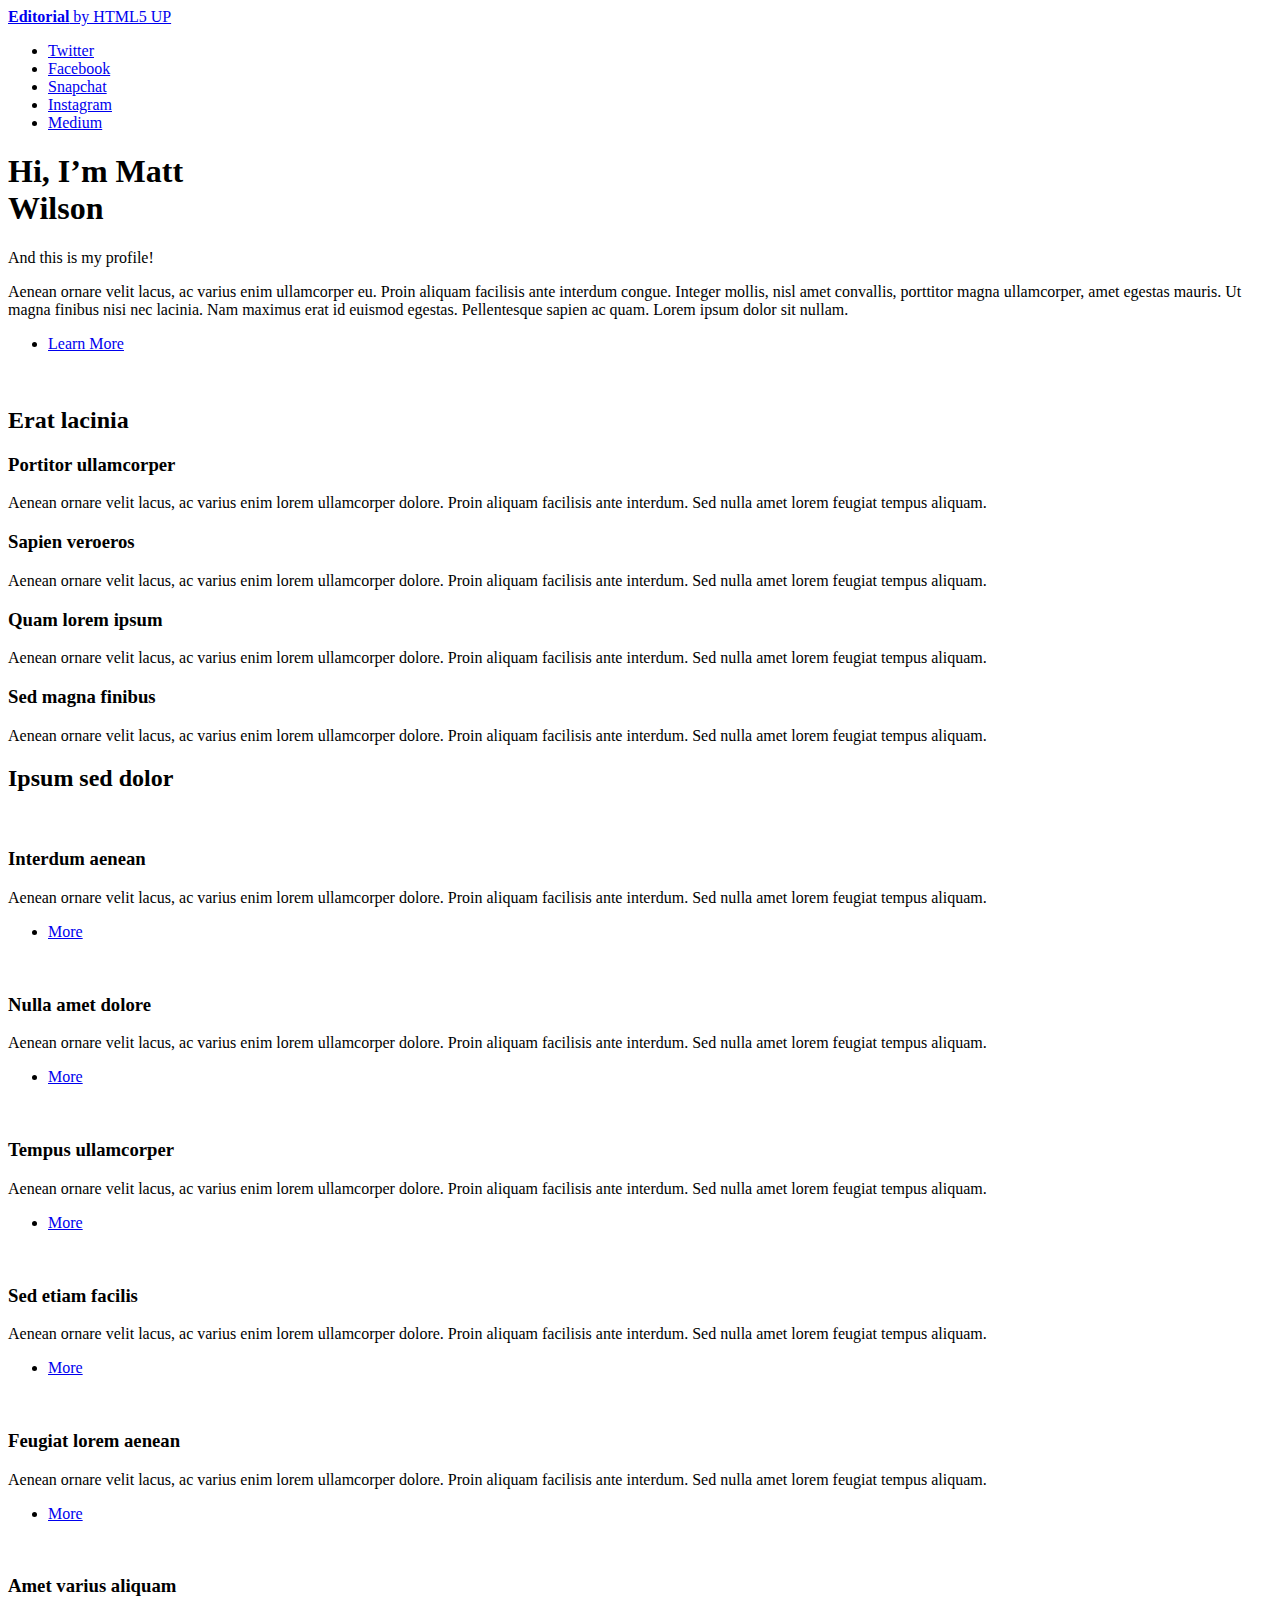
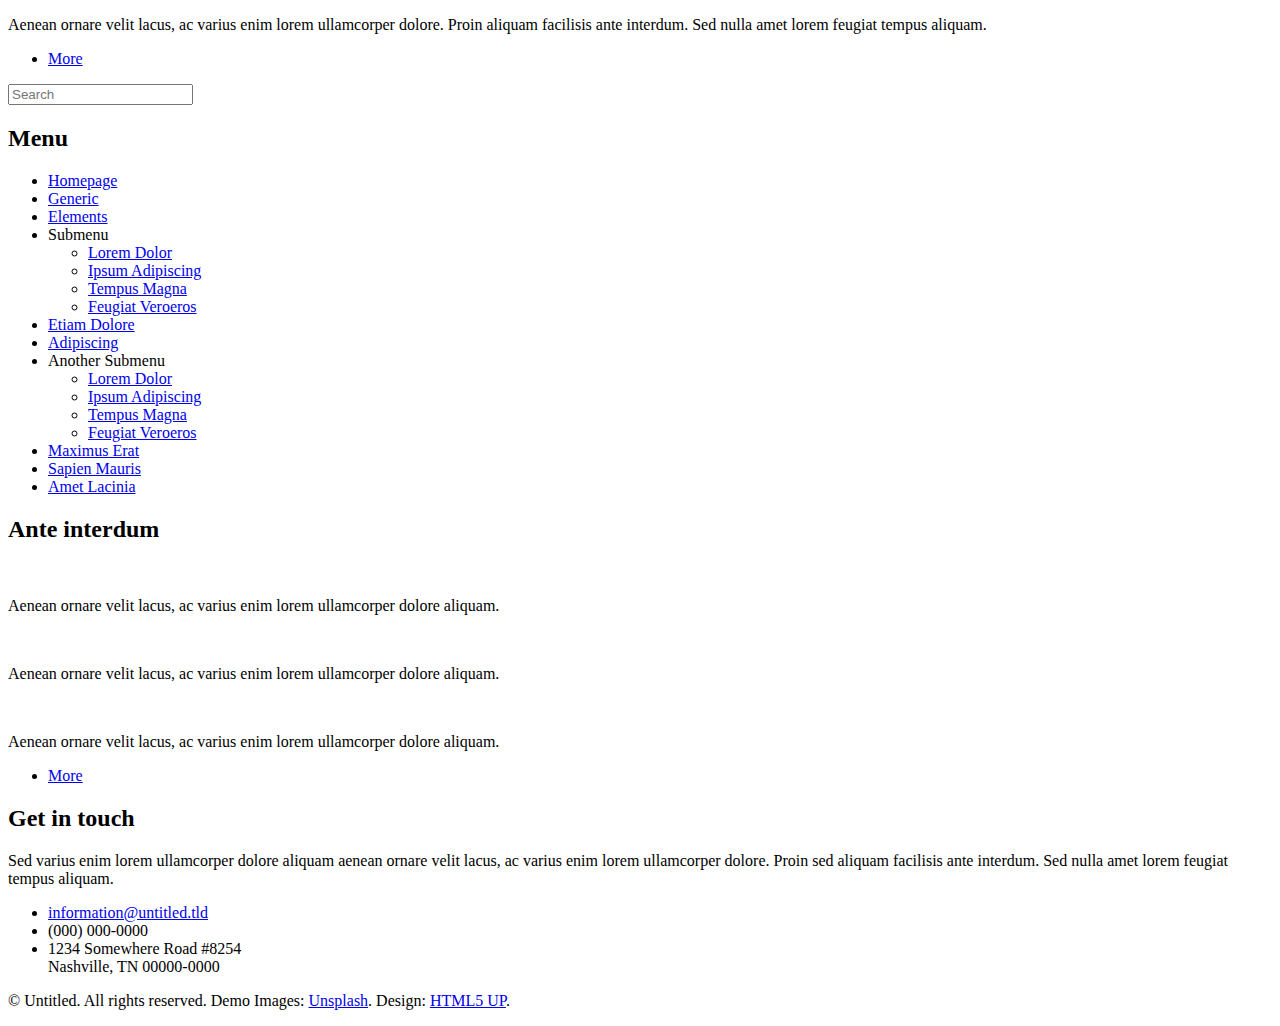
==== index.html @ ef268344 "Update index.html" ====
<!DOCTYPE HTML>
<!--
	Editorial by HTML5 UP
	html5up.net | @ajlkn
	Free for personal and commercial use under the CCA 3.0 license (html5up.net/license)
-->
<html>
	<head>
		<title>Editorial by HTML5 UP</title>
		<meta charset="utf-8" />
		<meta name="viewport" content="width=device-width, initial-scale=1, user-scalable=no" />
		<link rel="stylesheet" href="main.css" />
	</head>
	<body class="is-preload">

		<!-- Wrapper -->
			<div id="wrapper">

				<!-- Main -->
					<div id="main">
						<div class="inner">

							<!-- Header -->
								<header id="header">
									<a href="index.html" class="logo"><strong>Editorial</strong> by HTML5 UP</a>
									<ul class="icons">
										<li><a href="#" class="icon brands fa-twitter"><span class="label">Twitter</span></a></li>
										<li><a href="#" class="icon brands fa-facebook-f"><span class="label">Facebook</span></a></li>
										<li><a href="#" class="icon brands fa-snapchat-ghost"><span class="label">Snapchat</span></a></li>
										<li><a href="#" class="icon brands fa-instagram"><span class="label">Instagram</span></a></li>
										<li><a href="#" class="icon brands fa-medium-m"><span class="label">Medium</span></a></li>
									</ul>
								</header>

							<!-- Banner -->
								<section id="banner">
									<div class="content">
										<header>
											<h1>Hi, I’m Matt<br />
											Wilson</h1>
											<p>And this is my profile!</p>
										</header>
										<p>Aenean ornare velit lacus, ac varius enim ullamcorper eu. Proin aliquam facilisis ante interdum congue. Integer mollis, nisl amet convallis, porttitor magna ullamcorper, amet egestas mauris. Ut magna finibus nisi nec lacinia. Nam maximus erat id euismod egestas. Pellentesque sapien ac quam. Lorem ipsum dolor sit nullam.</p>
										<ul class="actions">
											<li><a href="#" class="button big">Learn More</a></li>
										</ul>
									</div>
									<span class="image object">
										<img src="images/pic10.jpg" alt="" />
									</span>
								</section>

							<!-- Section -->
								<section>
									<header class="major">
										<h2>Erat lacinia</h2>
									</header>
									<div class="features">
										<article>
											<span class="icon fa-gem"></span>
											<div class="content">
												<h3>Portitor ullamcorper</h3>
												<p>Aenean ornare velit lacus, ac varius enim lorem ullamcorper dolore. Proin aliquam facilisis ante interdum. Sed nulla amet lorem feugiat tempus aliquam.</p>
											</div>
										</article>
										<article>
											<span class="icon solid fa-paper-plane"></span>
											<div class="content">
												<h3>Sapien veroeros</h3>
												<p>Aenean ornare velit lacus, ac varius enim lorem ullamcorper dolore. Proin aliquam facilisis ante interdum. Sed nulla amet lorem feugiat tempus aliquam.</p>
											</div>
										</article>
										<article>
											<span class="icon solid fa-rocket"></span>
											<div class="content">
												<h3>Quam lorem ipsum</h3>
												<p>Aenean ornare velit lacus, ac varius enim lorem ullamcorper dolore. Proin aliquam facilisis ante interdum. Sed nulla amet lorem feugiat tempus aliquam.</p>
											</div>
										</article>
										<article>
											<span class="icon solid fa-signal"></span>
											<div class="content">
												<h3>Sed magna finibus</h3>
												<p>Aenean ornare velit lacus, ac varius enim lorem ullamcorper dolore. Proin aliquam facilisis ante interdum. Sed nulla amet lorem feugiat tempus aliquam.</p>
											</div>
										</article>
									</div>
								</section>

							<!-- Section -->
								<section>
									<header class="major">
										<h2>Ipsum sed dolor</h2>
									</header>
									<div class="posts">
										<article>
											<a href="#" class="image"><img src="images/pic01.jpg" alt="" /></a>
											<h3>Interdum aenean</h3>
											<p>Aenean ornare velit lacus, ac varius enim lorem ullamcorper dolore. Proin aliquam facilisis ante interdum. Sed nulla amet lorem feugiat tempus aliquam.</p>
											<ul class="actions">
												<li><a href="#" class="button">More</a></li>
											</ul>
										</article>
										<article>
											<a href="#" class="image"><img src="images/pic02.jpg" alt="" /></a>
											<h3>Nulla amet dolore</h3>
											<p>Aenean ornare velit lacus, ac varius enim lorem ullamcorper dolore. Proin aliquam facilisis ante interdum. Sed nulla amet lorem feugiat tempus aliquam.</p>
											<ul class="actions">
												<li><a href="#" class="button">More</a></li>
											</ul>
										</article>
										<article>
											<a href="#" class="image"><img src="images/pic03.jpg" alt="" /></a>
											<h3>Tempus ullamcorper</h3>
											<p>Aenean ornare velit lacus, ac varius enim lorem ullamcorper dolore. Proin aliquam facilisis ante interdum. Sed nulla amet lorem feugiat tempus aliquam.</p>
											<ul class="actions">
												<li><a href="#" class="button">More</a></li>
											</ul>
										</article>
										<article>
											<a href="#" class="image"><img src="images/pic04.jpg" alt="" /></a>
											<h3>Sed etiam facilis</h3>
											<p>Aenean ornare velit lacus, ac varius enim lorem ullamcorper dolore. Proin aliquam facilisis ante interdum. Sed nulla amet lorem feugiat tempus aliquam.</p>
											<ul class="actions">
												<li><a href="#" class="button">More</a></li>
											</ul>
										</article>
										<article>
											<a href="#" class="image"><img src="images/pic05.jpg" alt="" /></a>
											<h3>Feugiat lorem aenean</h3>
											<p>Aenean ornare velit lacus, ac varius enim lorem ullamcorper dolore. Proin aliquam facilisis ante interdum. Sed nulla amet lorem feugiat tempus aliquam.</p>
											<ul class="actions">
												<li><a href="#" class="button">More</a></li>
											</ul>
										</article>
										<article>
											<a href="#" class="image"><img src="images/pic06.jpg" alt="" /></a>
											<h3>Amet varius aliquam</h3>
											<p>Aenean ornare velit lacus, ac varius enim lorem ullamcorper dolore. Proin aliquam facilisis ante interdum. Sed nulla amet lorem feugiat tempus aliquam.</p>
											<ul class="actions">
												<li><a href="#" class="button">More</a></li>
											</ul>
										</article>
									</div>
								</section>

						</div>
					</div>

				<!-- Sidebar -->
					<div id="sidebar">
						<div class="inner">

							<!-- Search -->
								<section id="search" class="alt">
									<form method="post" action="#">
										<input type="text" name="query" id="query" placeholder="Search" />
									</form>
								</section>

							<!-- Menu -->
								<nav id="menu">
									<header class="major">
										<h2>Menu</h2>
									</header>
									<ul>
										<li><a href="index.html">Homepage</a></li>
										<li><a href="generic.html">Generic</a></li>
										<li><a href="elements.html">Elements</a></li>
										<li>
											<span class="opener">Submenu</span>
											<ul>
												<li><a href="#">Lorem Dolor</a></li>
												<li><a href="#">Ipsum Adipiscing</a></li>
												<li><a href="#">Tempus Magna</a></li>
												<li><a href="#">Feugiat Veroeros</a></li>
											</ul>
										</li>
										<li><a href="#">Etiam Dolore</a></li>
										<li><a href="#">Adipiscing</a></li>
										<li>
											<span class="opener">Another Submenu</span>
											<ul>
												<li><a href="#">Lorem Dolor</a></li>
												<li><a href="#">Ipsum Adipiscing</a></li>
												<li><a href="#">Tempus Magna</a></li>
												<li><a href="#">Feugiat Veroeros</a></li>
											</ul>
										</li>
										<li><a href="#">Maximus Erat</a></li>
										<li><a href="#">Sapien Mauris</a></li>
										<li><a href="#">Amet Lacinia</a></li>
									</ul>
								</nav>

							<!-- Section -->
								<section>
									<header class="major">
										<h2>Ante interdum</h2>
									</header>
									<div class="mini-posts">
										<article>
											<a href="#" class="image"><img src="images/pic07.jpg" alt="" /></a>
											<p>Aenean ornare velit lacus, ac varius enim lorem ullamcorper dolore aliquam.</p>
										</article>
										<article>
											<a href="#" class="image"><img src="images/pic08.jpg" alt="" /></a>
											<p>Aenean ornare velit lacus, ac varius enim lorem ullamcorper dolore aliquam.</p>
										</article>
										<article>
											<a href="#" class="image"><img src="images/pic09.jpg" alt="" /></a>
											<p>Aenean ornare velit lacus, ac varius enim lorem ullamcorper dolore aliquam.</p>
										</article>
									</div>
									<ul class="actions">
										<li><a href="#" class="button">More</a></li>
									</ul>
								</section>

							<!-- Section -->
								<section>
									<header class="major">
										<h2>Get in touch</h2>
									</header>
									<p>Sed varius enim lorem ullamcorper dolore aliquam aenean ornare velit lacus, ac varius enim lorem ullamcorper dolore. Proin sed aliquam facilisis ante interdum. Sed nulla amet lorem feugiat tempus aliquam.</p>
									<ul class="contact">
										<li class="icon solid fa-envelope"><a href="#">information@untitled.tld</a></li>
										<li class="icon solid fa-phone">(000) 000-0000</li>
										<li class="icon solid fa-home">1234 Somewhere Road #8254<br />
										Nashville, TN 00000-0000</li>
									</ul>
								</section>

							<!-- Footer -->
								<footer id="footer">
									<p class="copyright">&copy; Untitled. All rights reserved. Demo Images: <a href="https://unsplash.com">Unsplash</a>. Design: <a href="https://html5up.net">HTML5 UP</a>.</p>
								</footer>

						</div>
					</div>

			</div>

		<!-- Scripts -->
			<script src="assets/js/jquery.min.js"></script>
			<script src="assets/js/browser.min.js"></script>
			<script src="assets/js/breakpoints.min.js"></script>
			<script src="assets/js/util.js"></script>
			<script src="assets/js/main.js"></script>

	</body>
</html>
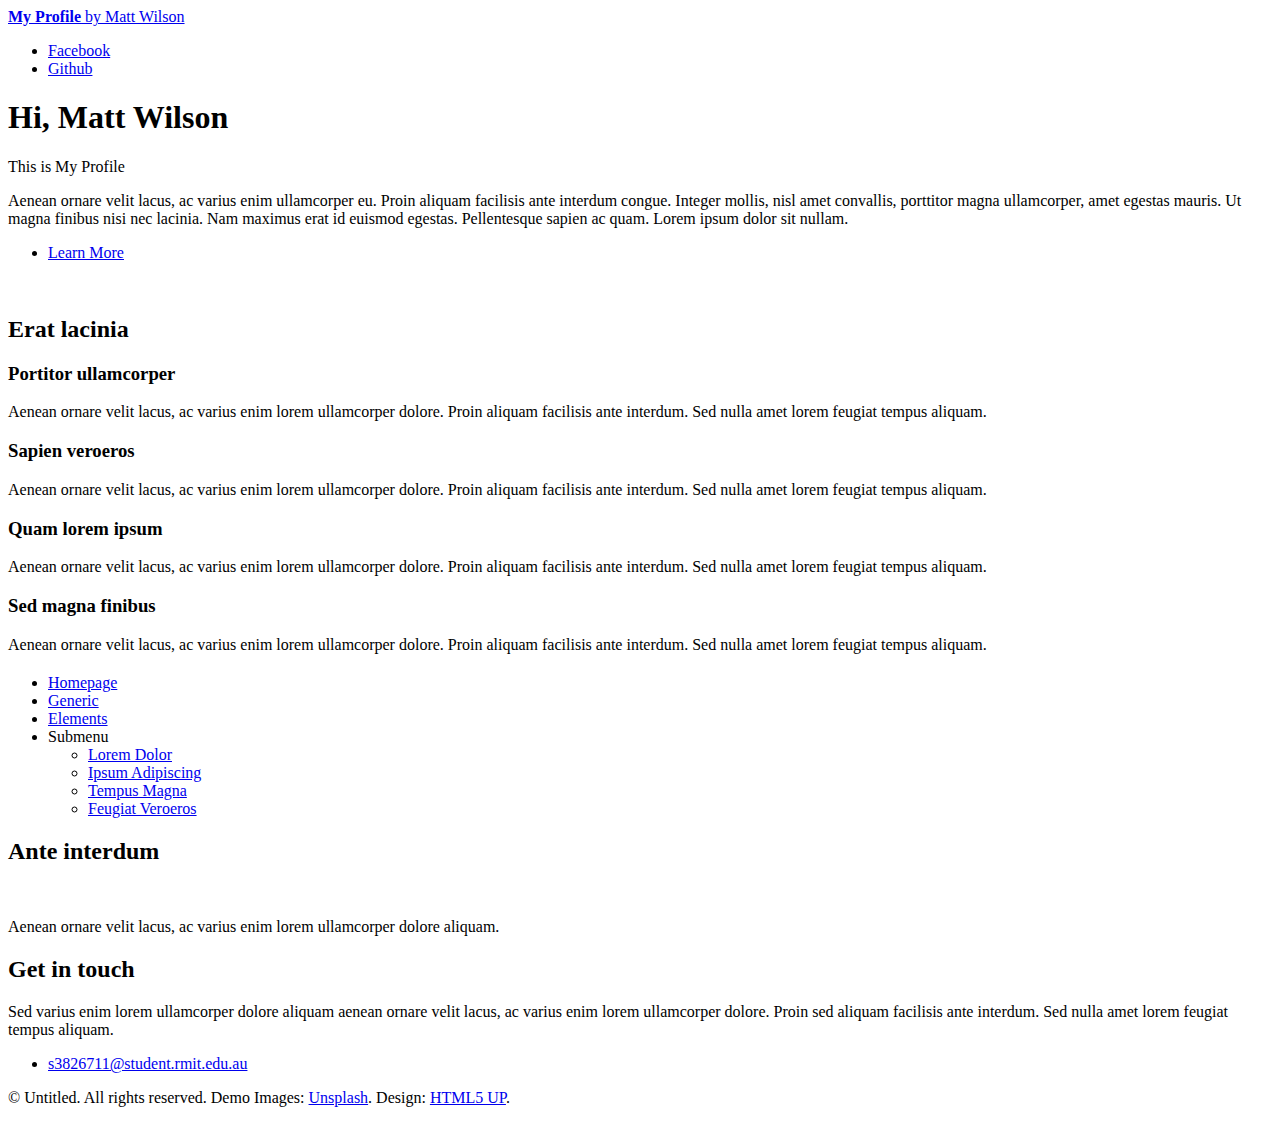
==== commit 332771bf: "Update index.html" ====
--- a/index.html
+++ b/index.html
@@ -9,7 +9,7 @@
 		<title>Editorial by HTML5 UP</title>
 		<meta charset="utf-8" />
 		<meta name="viewport" content="width=device-width, initial-scale=1, user-scalable=no" />
-		<link rel="stylesheet" href="main.css" />
+		<link rel="stylesheet" href="assets/css/main.css" />
 	</head>
 	<body class="is-preload">
 
@@ -22,13 +22,10 @@
 
 							<!-- Header -->
 								<header id="header">
-									<a href="index.html" class="logo"><strong>Editorial</strong> by HTML5 UP</a>
+									<a href="index.html" class="logo"><strong>My Profile</strong> by Matt Wilson</a>
 									<ul class="icons">
-										<li><a href="#" class="icon brands fa-twitter"><span class="label">Twitter</span></a></li>
 										<li><a href="#" class="icon brands fa-facebook-f"><span class="label">Facebook</span></a></li>
-										<li><a href="#" class="icon brands fa-snapchat-ghost"><span class="label">Snapchat</span></a></li>
-										<li><a href="#" class="icon brands fa-instagram"><span class="label">Instagram</span></a></li>
-										<li><a href="#" class="icon brands fa-medium-m"><span class="label">Medium</span></a></li>
+										<li><a href="#" class="icon brands fa-github"><span class="label">Github</span></a></li>
 									</ul>
 								</header>
 
@@ -36,9 +33,9 @@
 								<section id="banner">
 									<div class="content">
 										<header>
-											<h1>Hi, I’m Matt<br />
-											Wilson</h1>
-											<p>And this is my profile!</p>
+											<h1>Hi, Matt Wilson<br />
+											</h1>
+											<p>This is My Profile</p>
 										</header>
 										<p>Aenean ornare velit lacus, ac varius enim ullamcorper eu. Proin aliquam facilisis ante interdum congue. Integer mollis, nisl amet convallis, porttitor magna ullamcorper, amet egestas mauris. Ut magna finibus nisi nec lacinia. Nam maximus erat id euismod egestas. Pellentesque sapien ac quam. Lorem ipsum dolor sit nullam.</p>
 										<ul class="actions">
@@ -46,7 +43,7 @@
 										</ul>
 									</div>
 									<span class="image object">
-										<img src="images/pic10.jpg" alt="" />
+										<img src="images/avatar.jpg" alt="" />
 									</span>
 								</section>
 
@@ -89,56 +86,9 @@
 
 							<!-- Section -->
 								<section>
-									<header class="major">
-										<h2>Ipsum sed dolor</h2>
-									</header>
+								
 									<div class="posts">
-										<article>
-											<a href="#" class="image"><img src="images/pic01.jpg" alt="" /></a>
-											<h3>Interdum aenean</h3>
-											<p>Aenean ornare velit lacus, ac varius enim lorem ullamcorper dolore. Proin aliquam facilisis ante interdum. Sed nulla amet lorem feugiat tempus aliquam.</p>
-											<ul class="actions">
-												<li><a href="#" class="button">More</a></li>
-											</ul>
-										</article>
-										<article>
-											<a href="#" class="image"><img src="images/pic02.jpg" alt="" /></a>
-											<h3>Nulla amet dolore</h3>
-											<p>Aenean ornare velit lacus, ac varius enim lorem ullamcorper dolore. Proin aliquam facilisis ante interdum. Sed nulla amet lorem feugiat tempus aliquam.</p>
-											<ul class="actions">
-												<li><a href="#" class="button">More</a></li>
-											</ul>
-										</article>
-										<article>
-											<a href="#" class="image"><img src="images/pic03.jpg" alt="" /></a>
-											<h3>Tempus ullamcorper</h3>
-											<p>Aenean ornare velit lacus, ac varius enim lorem ullamcorper dolore. Proin aliquam facilisis ante interdum. Sed nulla amet lorem feugiat tempus aliquam.</p>
-											<ul class="actions">
-												<li><a href="#" class="button">More</a></li>
-											</ul>
-										</article>
-										<article>
-											<a href="#" class="image"><img src="images/pic04.jpg" alt="" /></a>
-											<h3>Sed etiam facilis</h3>
-											<p>Aenean ornare velit lacus, ac varius enim lorem ullamcorper dolore. Proin aliquam facilisis ante interdum. Sed nulla amet lorem feugiat tempus aliquam.</p>
-											<ul class="actions">
-												<li><a href="#" class="button">More</a></li>
-											</ul>
-										</article>
-										<article>
-											<a href="#" class="image"><img src="images/pic05.jpg" alt="" /></a>
-											<h3>Feugiat lorem aenean</h3>
-											<p>Aenean ornare velit lacus, ac varius enim lorem ullamcorper dolore. Proin aliquam facilisis ante interdum. Sed nulla amet lorem feugiat tempus aliquam.</p>
-											<ul class="actions">
-												<li><a href="#" class="button">More</a></li>
-											</ul>
-										</article>
-										<article>
-											<a href="#" class="image"><img src="images/pic06.jpg" alt="" /></a>
-											<h3>Amet varius aliquam</h3>
-											<p>Aenean ornare velit lacus, ac varius enim lorem ullamcorper dolore. Proin aliquam facilisis ante interdum. Sed nulla amet lorem feugiat tempus aliquam.</p>
-											<ul class="actions">
-												<li><a href="#" class="button">More</a></li>
+								
 											</ul>
 										</article>
 									</div>
@@ -151,17 +101,12 @@
 					<div id="sidebar">
 						<div class="inner">
 
-							<!-- Search -->
-								<section id="search" class="alt">
-									<form method="post" action="#">
-										<input type="text" name="query" id="query" placeholder="Search" />
-									</form>
-								</section>
+							
 
 							<!-- Menu -->
 								<nav id="menu">
 									<header class="major">
-										<h2>Menu</h2>
+										<h2></h2>
 									</header>
 									<ul>
 										<li><a href="index.html">Homepage</a></li>
@@ -176,21 +121,8 @@
 												<li><a href="#">Feugiat Veroeros</a></li>
 											</ul>
 										</li>
-										<li><a href="#">Etiam Dolore</a></li>
-										<li><a href="#">Adipiscing</a></li>
-										<li>
-											<span class="opener">Another Submenu</span>
-											<ul>
-												<li><a href="#">Lorem Dolor</a></li>
-												<li><a href="#">Ipsum Adipiscing</a></li>
-												<li><a href="#">Tempus Magna</a></li>
-												<li><a href="#">Feugiat Veroeros</a></li>
-											</ul>
 										</li>
-										<li><a href="#">Maximus Erat</a></li>
-										<li><a href="#">Sapien Mauris</a></li>
-										<li><a href="#">Amet Lacinia</a></li>
-									</ul>
+										</ul>
 								</nav>
 
 							<!-- Section -->
@@ -203,18 +135,8 @@
 											<a href="#" class="image"><img src="images/pic07.jpg" alt="" /></a>
 											<p>Aenean ornare velit lacus, ac varius enim lorem ullamcorper dolore aliquam.</p>
 										</article>
-										<article>
-											<a href="#" class="image"><img src="images/pic08.jpg" alt="" /></a>
-											<p>Aenean ornare velit lacus, ac varius enim lorem ullamcorper dolore aliquam.</p>
-										</article>
-										<article>
-											<a href="#" class="image"><img src="images/pic09.jpg" alt="" /></a>
-											<p>Aenean ornare velit lacus, ac varius enim lorem ullamcorper dolore aliquam.</p>
-										</article>
-									</div>
-									<ul class="actions">
-										<li><a href="#" class="button">More</a></li>
-									</ul>
+									
+									</div>												
 								</section>
 
 							<!-- Section -->
@@ -224,10 +146,7 @@
 									</header>
 									<p>Sed varius enim lorem ullamcorper dolore aliquam aenean ornare velit lacus, ac varius enim lorem ullamcorper dolore. Proin sed aliquam facilisis ante interdum. Sed nulla amet lorem feugiat tempus aliquam.</p>
 									<ul class="contact">
-										<li class="icon solid fa-envelope"><a href="#">information@untitled.tld</a></li>
-										<li class="icon solid fa-phone">(000) 000-0000</li>
-										<li class="icon solid fa-home">1234 Somewhere Road #8254<br />
-										Nashville, TN 00000-0000</li>
+										<li class="icon solid fa-envelope"><a href="#">s3826711@student.rmit.edu.au</a></li>																
 									</ul>
 								</section>
 
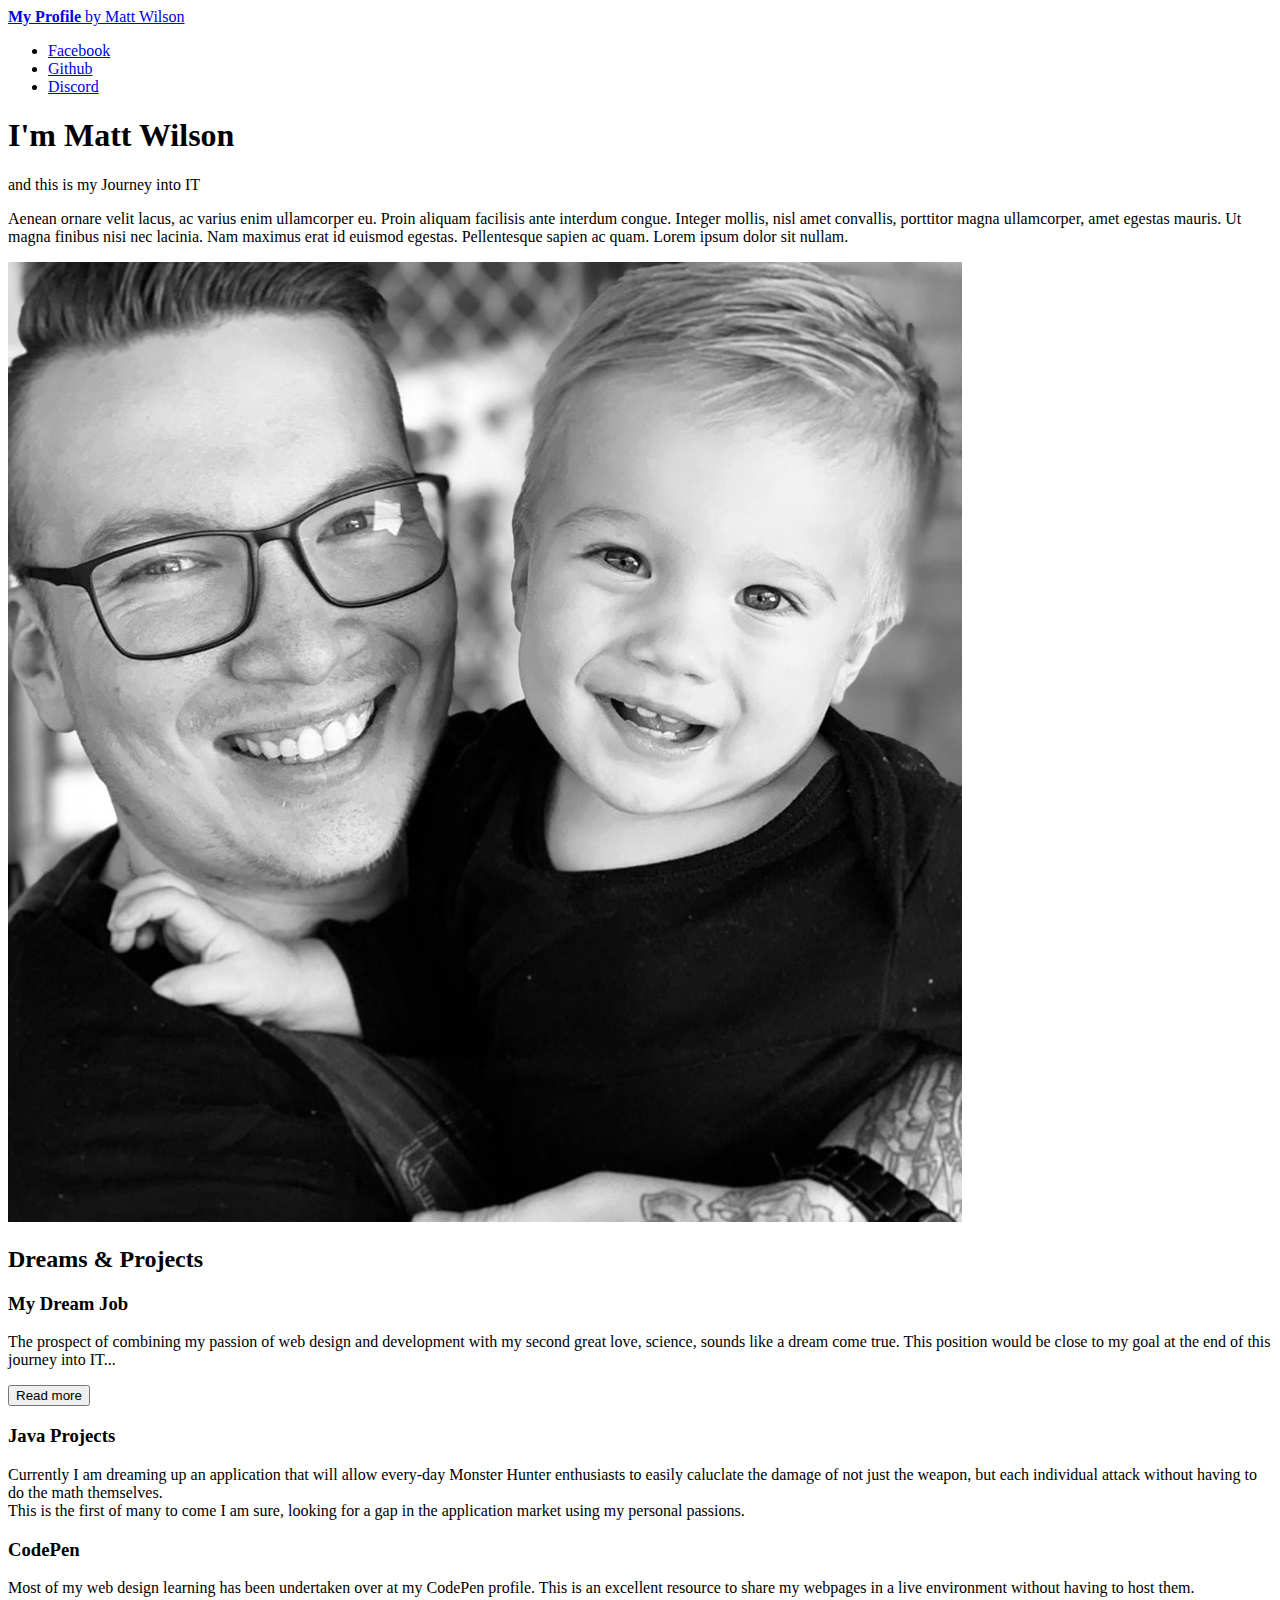
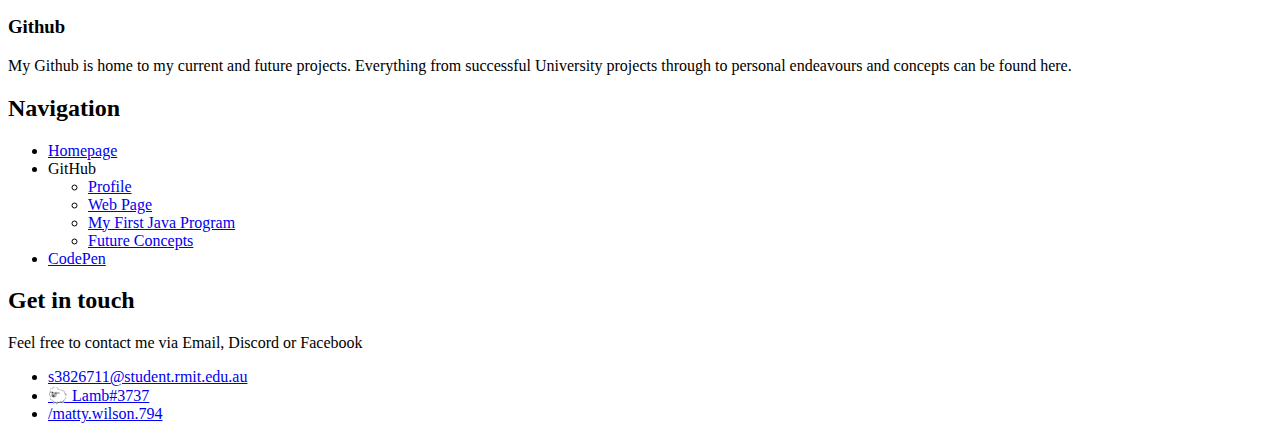
==== commit a4fc8563: "Update index.html" ====
--- a/index.html
+++ b/index.html
@@ -1,15 +1,14 @@
 <!DOCTYPE HTML>
-<!--
-	Editorial by HTML5 UP
-	html5up.net | @ajlkn
-	Free for personal and commercial use under the CCA 3.0 license (html5up.net/license)
--->
+
 <html>
 	<head>
-		<title>Editorial by HTML5 UP</title>
+		<title>Matt Wilson - My Profile</title>
 		<meta charset="utf-8" />
-		<meta name="viewport" content="width=device-width, initial-scale=1, user-scalable=no" />
-		<link rel="stylesheet" href="assets/css/main.css" />
+		<meta name="viewport" content="width=device-width, initial-scale=1, user-scalable=no"  />
+		<link rel="stylesheet" href="Assets/css/main.css" />
+		<style>
+		#more {display: none;}
+		</style>
 	</head>
 	<body class="is-preload">
 
@@ -24,8 +23,9 @@
 								<header id="header">
 									<a href="index.html" class="logo"><strong>My Profile</strong> by Matt Wilson</a>
 									<ul class="icons">
-										<li><a href="#" class="icon brands fa-facebook-f"><span class="label">Facebook</span></a></li>
-										<li><a href="#" class="icon brands fa-github"><span class="label">Github</span></a></li>
+										<li><a href="https://www.facebook.com/matty.wilson.794" class="icon brands fa-facebook-f"><span class="label">Facebook</span></a></li>
+										<li><a href="https://github.com/MattWilsonRMIT" class="icon brands fa-github"><span class="label">Github</span></a></li>
+										<li><a href="#" class="icon brands fa-discord"><span class="label">Discord</span></a></li>
 									</ul>
 								</header>
 
@@ -33,66 +33,77 @@
 								<section id="banner">
 									<div class="content">
 										<header>
-											<h1>Hi, Matt Wilson<br />
+											<h1>I'm Matt Wilson<br />
 											</h1>
-											<p>This is My Profile</p>
+											<p>and this is my Journey into IT</p>
 										</header>
-										<p>Aenean ornare velit lacus, ac varius enim ullamcorper eu. Proin aliquam facilisis ante interdum congue. Integer mollis, nisl amet convallis, porttitor magna ullamcorper, amet egestas mauris. Ut magna finibus nisi nec lacinia. Nam maximus erat id euismod egestas. Pellentesque sapien ac quam. Lorem ipsum dolor sit nullam.</p>
+										<p>Aenean ornare velit lacus, ac varius enim ullamcorper eu. Proin aliquam facilisis ante interdum congue. Integer mollis, 	nisl amet 
+										convallis, porttitor magna ullamcorper, amet egestas mauris. Ut magna finibus nisi nec lacinia. Nam maximus erat id euismod egestas. 
+										Pellentesque sapien ac quam. Lorem ipsum dolor sit nullam.</p>
+										
+										
 										<ul class="actions">
-											<li><a href="#" class="button big">Learn More</a></li>
+											<!--<li><a href="#" class="button big">Learn More</a></li>-->
 										</ul>
 									</div>
 									<span class="image object">
 										<img src="images/avatar.jpg" alt="" />
 									</span>
 								</section>
+								
 
 							<!-- Section -->
 								<section>
 									<header class="major">
-										<h2>Erat lacinia</h2>
+										<h2>Dreams & Projects</h2>
 									</header>
 									<div class="features">
 										<article>
-											<span class="icon fa-gem"></span>
+											<a href="https://www.seek.com.au/job/40540131?type=standout#searchRequestToken=22dfb4f9-94da-4dd3-84c5-a55dbc388a67" target="_blank" class="icon solid fa-door-open"><span></span></a>
 											<div class="content">
-												<h3>Portitor ullamcorper</h3>
-												<p>Aenean ornare velit lacus, ac varius enim lorem ullamcorper dolore. Proin aliquam facilisis ante interdum. Sed nulla amet lorem feugiat tempus aliquam.</p>
+												<h3>My Dream Job</h3>
+												<p>The prospect of combining my passion of web design and development with my second great love, science, sounds like a dream
+												come true. This position would be close to my goal at the end of this journey into IT<span id="dots">...</span><span id="more"><img margin="1em 0 0 0" width="100%" height="100%" src="images/DreamJob.png"></span></p>
+												<button onclick="myFunction()" id="myBtn">Read more</button>
 											</div>
 										</article>
 										<article>
-											<span class="icon solid fa-paper-plane"></span>
+										<span class="icon brands fa-java"></span>
 											<div class="content">
-												<h3>Sapien veroeros</h3>
-												<p>Aenean ornare velit lacus, ac varius enim lorem ullamcorper dolore. Proin aliquam facilisis ante interdum. Sed nulla amet lorem feugiat tempus aliquam.</p>
+												<h3>Java Projects</h3>
+												<p>Currently I am dreaming up an application that will allow every-day Monster Hunter enthusiasts to easily caluclate the 
+												damage of not just the weapon, but each individual attack without having to do the math themselves.</br>
+												This is the first of many to come I am sure, looking for a gap in the application market using my personal passions.</p>
+											
 											</div>
 										</article>
 										<article>
-											<span class="icon solid fa-rocket"></span>
+											<span class="icon brands fa-codepen"></span>
 											<div class="content">
-												<h3>Quam lorem ipsum</h3>
-												<p>Aenean ornare velit lacus, ac varius enim lorem ullamcorper dolore. Proin aliquam facilisis ante interdum. Sed nulla amet lorem feugiat tempus aliquam.</p>
+												<h3>CodePen</h3>
+												<p>Most of my web design learning has been undertaken over at my CodePen profile. This is an excellent resource to 
+												share my webpages in a live environment without having to host them.</p>
 											</div>
 										</article>
 										<article>
-											<span class="icon solid fa-signal"></span>
+																					<span class="icon brands fa-github"></span>
 											<div class="content">
-												<h3>Sed magna finibus</h3>
-												<p>Aenean ornare velit lacus, ac varius enim lorem ullamcorper dolore. Proin aliquam facilisis ante interdum. Sed nulla amet lorem feugiat tempus aliquam.</p>
+												<h3>Github</h3>
+												<p>My Github is home to my current and future projects. Everything from successful University projects 
+												through to personal endeavours and concepts can be found here.</p>
 											</div>
 										</article>
 									</div>
 								</section>
 
-							<!-- Section -->
+							<!-- Section 
 								<section>
 								
 									<div class="posts">
 								
-											</ul>
-										</article>
+											
 									</div>
-								</section>
+								</section> -->
 
 						</div>
 					</div>
@@ -106,21 +117,23 @@
 							<!-- Menu -->
 								<nav id="menu">
 									<header class="major">
-										<h2></h2>
+										<h2>Navigation</h2>
 									</header>
 									<ul>
 										<li><a href="index.html">Homepage</a></li>
-										<li><a href="generic.html">Generic</a></li>
-										<li><a href="elements.html">Elements</a></li>
 										<li>
-											<span class="opener">Submenu</span>
+										<span class="opener">GitHub</span>
 											<ul>
-												<li><a href="#">Lorem Dolor</a></li>
-												<li><a href="#">Ipsum Adipiscing</a></li>
-												<li><a href="#">Tempus Magna</a></li>
-												<li><a href="#">Feugiat Veroeros</a></li>
+												<li><a href="https://github.com/MattWilsonRMIT">Profile</a></li>
+												<li><a href="https://github.com/MattWilsonRMIT/Assessment1MyProfile">Web Page</a></li>
+												<li><a href="#">My First Java Program</a></li>
+												<li><a href="#">Future Concepts</a></li>
 											</ul>
-										</li>
+											</li>
+										<li><a href="https://codepen.io/Lamb_gg">CodePen</a></li>
+										
+											
+										
 										</li>
 										</ul>
 								</nav>
@@ -128,31 +141,19 @@
 							<!-- Section -->
 								<section>
 									<header class="major">
-										<h2>Ante interdum</h2>
-									</header>
-									<div class="mini-posts">
-										<article>
-											<a href="#" class="image"><img src="images/pic07.jpg" alt="" /></a>
-											<p>Aenean ornare velit lacus, ac varius enim lorem ullamcorper dolore aliquam.</p>
-										</article>
-									
-									</div>												
-								</section>
-
-							<!-- Section -->
-								<section>
-									<header class="major">
 										<h2>Get in touch</h2>
 									</header>
-									<p>Sed varius enim lorem ullamcorper dolore aliquam aenean ornare velit lacus, ac varius enim lorem ullamcorper dolore. Proin sed aliquam facilisis ante interdum. Sed nulla amet lorem feugiat tempus aliquam.</p>
+									<p>Feel free to contact me via Email, Discord or Facebook</p>
 									<ul class="contact">
-										<li class="icon solid fa-envelope"><a href="#">s3826711@student.rmit.edu.au</a></li>																
+									    <li class="icon solid fa-envelope"><a href="#">s3826711@student.rmit.edu.au</a></li>
+										<li class="icon brands fa-discord"><a href="#">🐑 Lamb#3737</a></li>
+										<li class="icon brands fa-facebook"><a href="https://www.facebook.com/matty.wilson.794">/matty.wilson.794</a></li>
 									</ul>
 								</section>
 
 							<!-- Footer -->
 								<footer id="footer">
-									<p class="copyright">&copy; Untitled. All rights reserved. Demo Images: <a href="https://unsplash.com">Unsplash</a>. Design: <a href="https://html5up.net">HTML5 UP</a>.</p>
+									<!--<p class="copyright">&copy; Untitled. All rights reserved. Demo Images: <a href="https://unsplash.com">Unsplash</a>. Design: <a href="https://html5up.net">HTML5 UP</a>.</p>-->
 								</footer>
 
 						</div>
@@ -166,6 +167,23 @@
 			<script src="assets/js/breakpoints.min.js"></script>
 			<script src="assets/js/util.js"></script>
 			<script src="assets/js/main.js"></script>
+			<script>
+function myFunction() {
+  var dots = document.getElementById("dots");
+  var moreText = document.getElementById("more");
+  var btnText = document.getElementById("myBtn");
+
+  if (dots.style.display === "none") {
+    dots.style.display = "inline";
+    btnText.innerHTML = "Read more"; 
+    moreText.style.display = "none";
+  } else {
+    dots.style.display = "none";
+    btnText.innerHTML = "Read less"; 
+    moreText.style.display = "inline";
+  }
+}
+</script>
 
 	</body>
 </html>
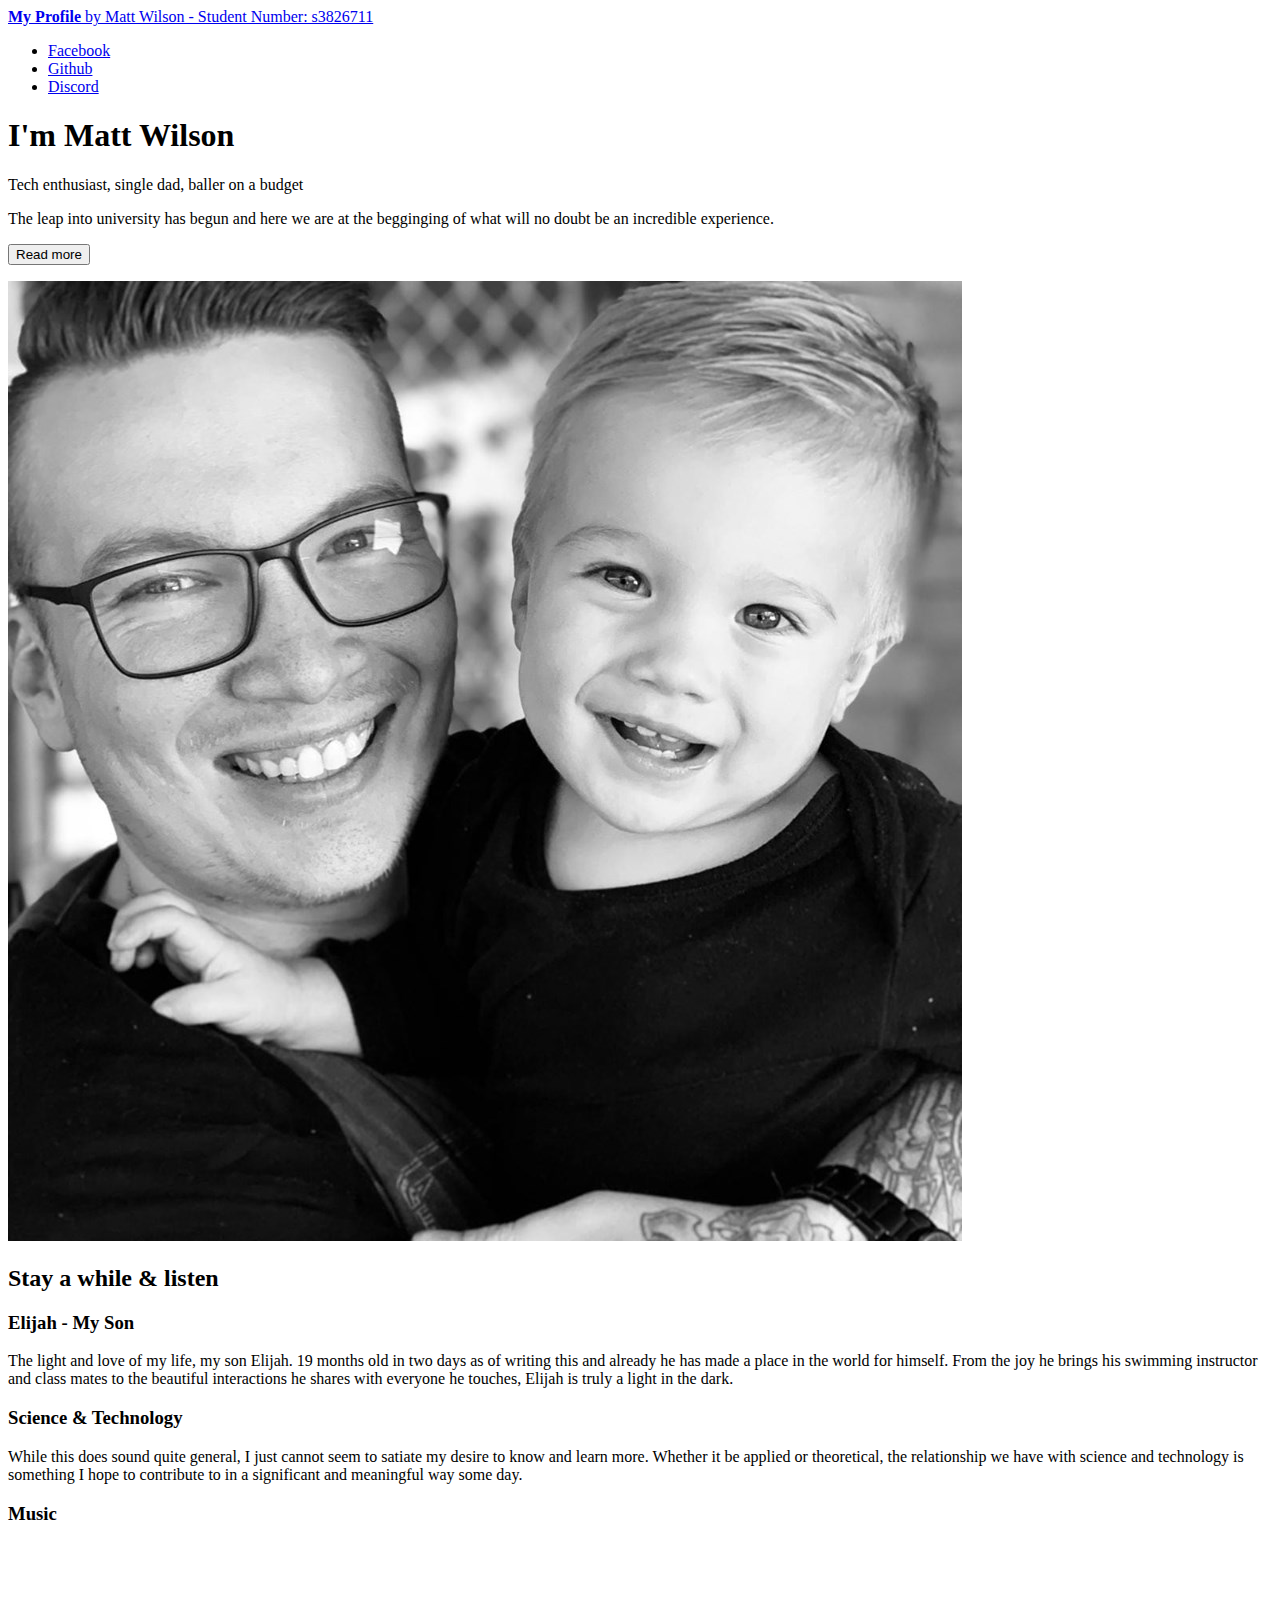
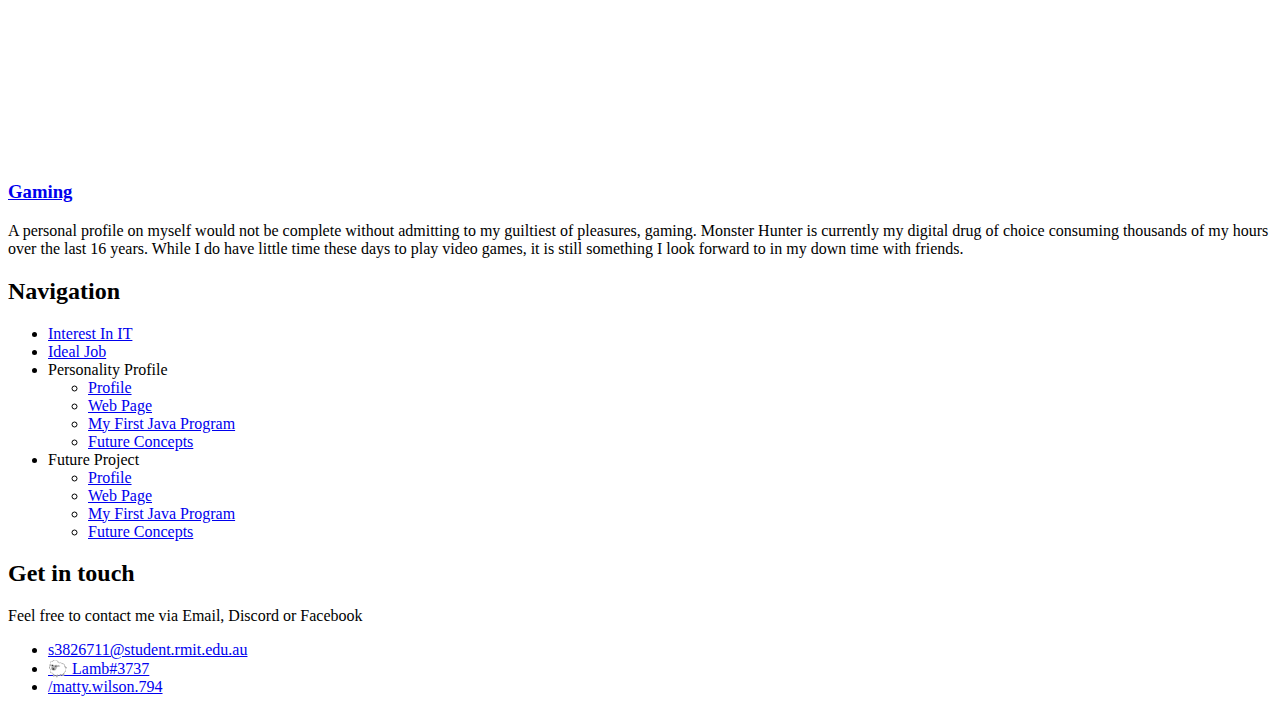
==== commit 5021014b: "Update index.html" ====
--- a/index.html
+++ b/index.html
@@ -5,7 +5,7 @@
 		<title>Matt Wilson - My Profile</title>
 		<meta charset="utf-8" />
 		<meta name="viewport" content="width=device-width, initial-scale=1, user-scalable=no"  />
-		<link rel="stylesheet" href="Assets/css/main.css" />
+		<link rel="stylesheet" href="assets/css/main.css" />
 		<style>
 		#more {display: none;}
 		</style>
@@ -21,7 +21,7 @@
 
 							<!-- Header -->
 								<header id="header">
-									<a href="index.html" class="logo"><strong>My Profile</strong> by Matt Wilson</a>
+									<a href="index.html" class="logo"><strong>My Profile</strong> by Matt Wilson - Student Number: s3826711</a>
 									<ul class="icons">
 										<li><a href="https://www.facebook.com/matty.wilson.794" class="icon brands fa-facebook-f"><span class="label">Facebook</span></a></li>
 										<li><a href="https://github.com/MattWilsonRMIT" class="icon brands fa-github"><span class="label">Github</span></a></li>
@@ -33,13 +33,13 @@
 								<section id="banner">
 									<div class="content">
 										<header>
-											<h1>I'm Matt Wilson<br />
-											</h1>
-											<p>and this is my Journey into IT</p>
+											<h1>I'm Matt Wilson<br /></h1>
+											<p>Tech enthusiast, single dad, baller on a budget</p>
 										</header>
-										<p>Aenean ornare velit lacus, ac varius enim ullamcorper eu. Proin aliquam facilisis ante interdum congue. Integer mollis, 	nisl amet 
-										convallis, porttitor magna ullamcorper, amet egestas mauris. Ut magna finibus nisi nec lacinia. Nam maximus erat id euismod egestas. 
-										Pellentesque sapien ac quam. Lorem ipsum dolor sit nullam.</p>
+										<p>The leap into university has begun and here we are at the begginging of what will no doubt
+											be an incredible experience. <span id="dots"></span><span id="more">
+												INSERT HERE</span></p>
+												<button onclick="myFunction()" id="myBtn">Read more</button>
 										
 										
 										<ul class="actions">
@@ -55,42 +55,40 @@
 							<!-- Section -->
 								<section>
 									<header class="major">
-										<h2>Dreams & Projects</h2>
+										<h2>Stay a while & listen</h2>
 									</header>
 									<div class="features">
 										<article>
-											<a href="https://www.seek.com.au/job/40540131?type=standout#searchRequestToken=22dfb4f9-94da-4dd3-84c5-a55dbc388a67" target="_blank" class="icon solid fa-door-open"><span></span></a>
+											<a class="icon solid fa-baby"><span></span></a>
 											<div class="content">
-												<h3>My Dream Job</h3>
-												<p>The prospect of combining my passion of web design and development with my second great love, science, sounds like a dream
-												come true. This position would be close to my goal at the end of this journey into IT<span id="dots">...</span><span id="more"><img margin="1em 0 0 0" width="100%" height="100%" src="images/DreamJob.png"></span></p>
-												<button onclick="myFunction()" id="myBtn">Read more</button>
-											</div>
+												<h3>Elijah - My Son</h3>
+												<p>The light and love of my life, my son Elijah. 19 months old in two days as of writing this and
+											already he has made a place in the world for himself. From the joy he brings his swimming instructor and class mates to the beautiful interactions he shares with everyone he touches, Elijah is truly a light in the dark.</p>
+												</div>
 										</article>
 										<article>
-										<span class="icon brands fa-java"></span>
+										<a class="icon solid fa-space-shuttle"><span></span></a>
 											<div class="content">
-												<h3>Java Projects</h3>
-												<p>Currently I am dreaming up an application that will allow every-day Monster Hunter enthusiasts to easily caluclate the 
-												damage of not just the weapon, but each individual attack without having to do the math themselves.</br>
-												This is the first of many to come I am sure, looking for a gap in the application market using my personal passions.</p>
+												<h3>Science & Technology</h3>
+												<p>While this does sound quite general, I just cannot seem to satiate my desire to know and learn more. Whether it be applied or theoretical, the relationship we have with science and technology is something I hope to contribute to in a significant and meaningful way some day.</p>
+
 											
 											</div>
 										</article>
 										<article>
-											<span class="icon brands fa-codepen"></span>
+										<a class="icon solid fa-guitar"><span></span></a>
 											<div class="content">
-												<h3>CodePen</h3>
-												<p>Most of my web design learning has been undertaken over at my CodePen profile. This is an excellent resource to 
-												share my webpages in a live environment without having to host them.</p>
+												<h3>Music</h3>
+												<iframe width="310" height="215" src="https://www.youtube.com/embed/WfKihRYw2YY" frameborder="0" allow="accelerometer; autoplay; encrypted-media; gyroscope; picture-in-picture" allowfullscreen></iframe>
+
+											
 											</div>
 										</article>
 										<article>
-																					<span class="icon brands fa-github"></span>
+											<span class="icon brands fa-playstation"></span>
 											<div class="content">
-												<h3>Github</h3>
-												<p>My Github is home to my current and future projects. Everything from successful University projects 
-												through to personal endeavours and concepts can be found here.</p>
+												<a href="project.html"><h3 class="dreams">Gaming</h3></a>
+												<p>A personal profile on myself would not be complete without admitting to my guiltiest of pleasures, gaming. Monster Hunter is currently my digital drug of choice consuming thousands of my hours over the last 16 years. While I do have little time these days to play video games, it is still something I look forward to in my down time with friends.</p>
 											</div>
 										</article>
 									</div>
@@ -120,9 +118,10 @@
 										<h2>Navigation</h2>
 									</header>
 									<ul>
-										<li><a href="index.html">Homepage</a></li>
+										<li><a href="interest.html">Interest In IT</a></li>
+										<li><a href="idealjob.html">Ideal Job</a></li>
 										<li>
-										<span class="opener">GitHub</span>
+										<span class="opener">Personality Profile</span>
 											<ul>
 												<li><a href="https://github.com/MattWilsonRMIT">Profile</a></li>
 												<li><a href="https://github.com/MattWilsonRMIT/Assessment1MyProfile">Web Page</a></li>
@@ -130,8 +129,15 @@
 												<li><a href="#">Future Concepts</a></li>
 											</ul>
 											</li>
-										<li><a href="https://codepen.io/Lamb_gg">CodePen</a></li>
-										
+										<li>
+										<span class="opener">Future Project</span>
+											<ul>
+												<li><a href="https://github.com/MattWilsonRMIT">Profile</a></li>
+												<li><a href="https://github.com/MattWilsonRMIT/Assessment1MyProfile">Web Page</a></li>
+												<li><a href="#">My First Java Program</a></li>
+												<li><a href="#">Future Concepts</a></li>
+											</ul>
+											</li>
 											
 										
 										</li>
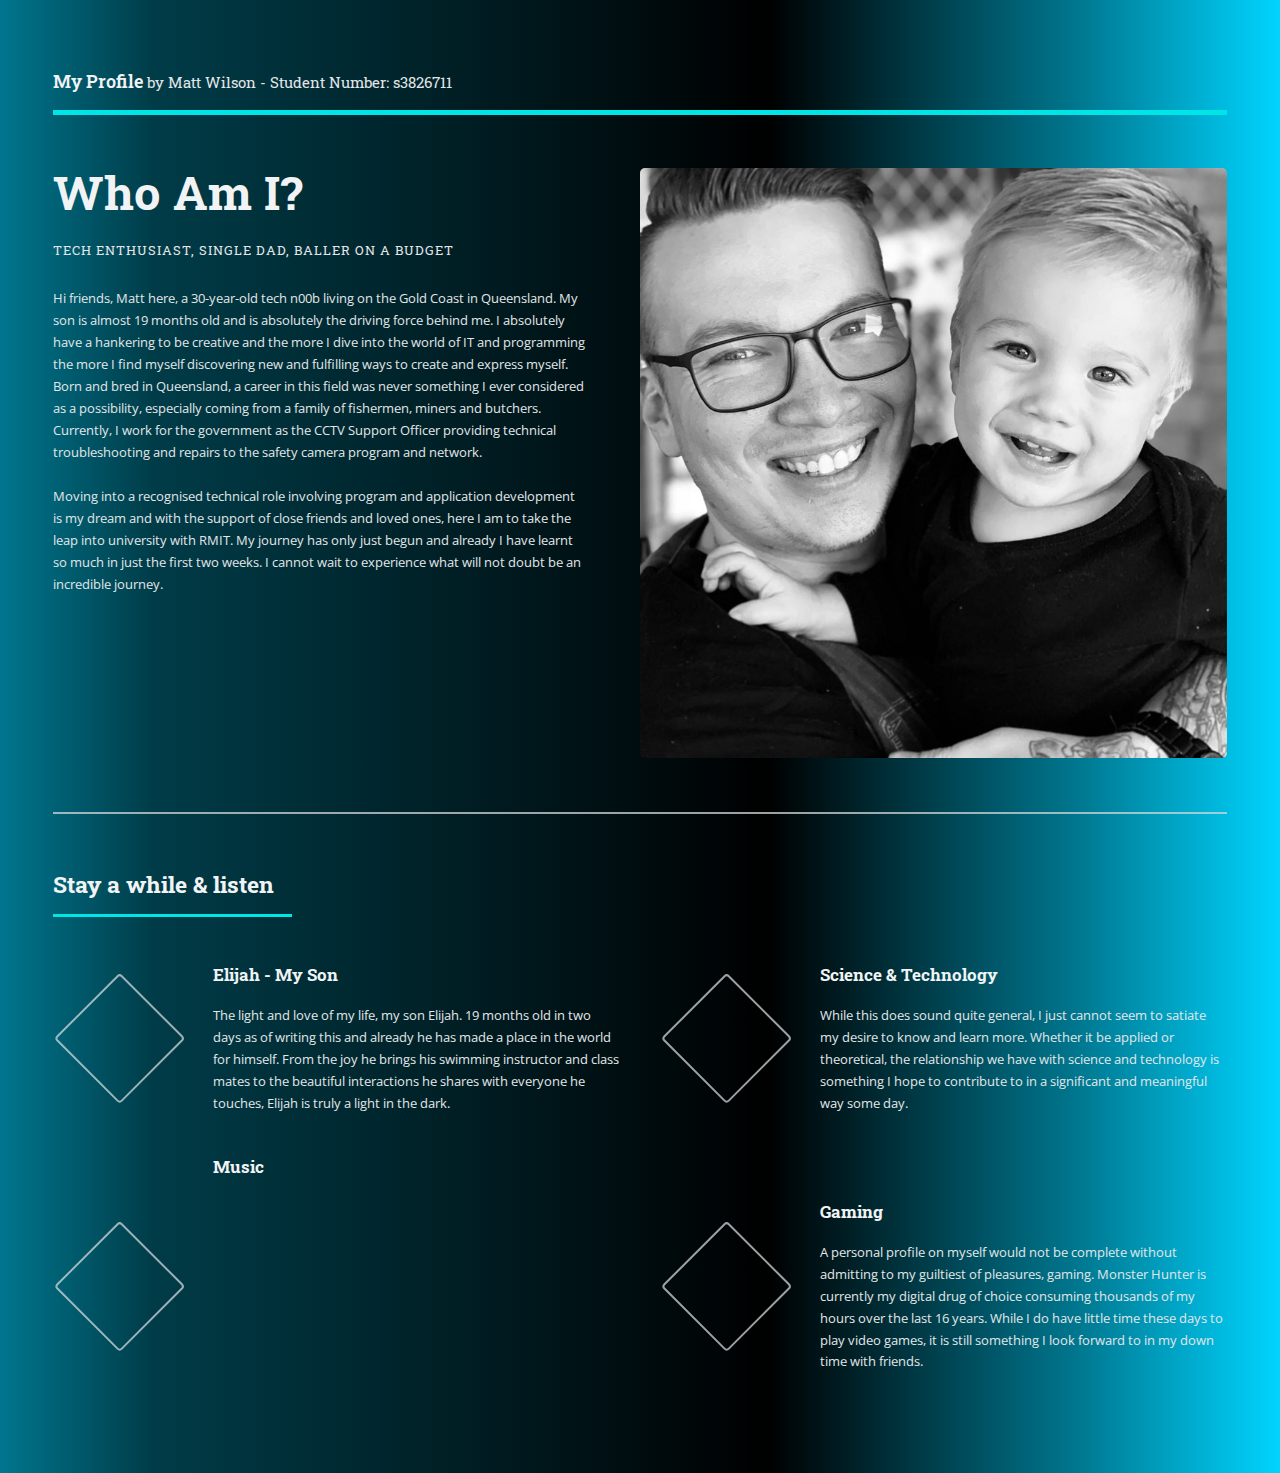
==== commit 3451f858: "Update index.html" ====
--- a/index.html
+++ b/index.html
@@ -5,7 +5,7 @@
 		<title>Matt Wilson - My Profile</title>
 		<meta charset="utf-8" />
 		<meta name="viewport" content="width=device-width, initial-scale=1, user-scalable=no"  />
-		<link rel="stylesheet" href="assets/css/main.css" />
+		<link rel="stylesheet" href="Assets/css/main.css" />
 		<style>
 		#more {display: none;}
 		</style>
@@ -33,13 +33,22 @@
 								<section id="banner">
 									<div class="content">
 										<header>
-											<h1>I'm Matt Wilson<br /></h1>
+											<h1>Who Am I?<br /></h1>
 											<p>Tech enthusiast, single dad, baller on a budget</p>
 										</header>
-										<p>The leap into university has begun and here we are at the begginging of what will no doubt
-											be an incredible experience. <span id="dots"></span><span id="more">
-												INSERT HERE</span></p>
-												<button onclick="myFunction()" id="myBtn">Read more</button>
+										<p> Hi friends, Matt here, a 30-year-old tech n00b living on the Gold Coast in Queensland.
+										My son is almost 19 months old and is absolutely the driving force behind me.
+									    I absolutely have a hankering to be creative and the more I dive into the world of IT and programming
+										the more I find myself discovering new and fulfilling ways to create and express myself. </br>
+										Born and bred in Queensland, a career in this field was never something I ever considered as a possibility,
+										especially coming from a family of fishermen, miners and butchers. </br>
+										Currently, I work for the government as the CCTV Support Officer providing technical troubleshooting and repairs 
+										to the safety camera program and network.</br></br>
+										Moving into a recognised technical role involving program and application development is my dream and										
+									    with the support of close friends and loved ones, here I am to take the leap into university with RMIT.
+                                        My journey has only just begun and already I have learnt so much in just the first two weeks. I cannot wait 
+									    to experience what will not doubt be an incredible journey.
+                                        </p>
 										
 										
 										<ul class="actions">
@@ -118,29 +127,19 @@
 										<h2>Navigation</h2>
 									</header>
 									<ul>
+										<li><a href="index.html" class="active-page">Personal Info</a></li>
 										<li><a href="interest.html">Interest In IT</a></li>
 										<li><a href="idealjob.html">Ideal Job</a></li>
+										<li><a href="project.html">The Project</a></li>
 										<li>
 										<span class="opener">Personality Profile</span>
 											<ul>
-												<li><a href="https://github.com/MattWilsonRMIT">Profile</a></li>
-												<li><a href="https://github.com/MattWilsonRMIT/Assessment1MyProfile">Web Page</a></li>
-												<li><a href="#">My First Java Program</a></li>
-												<li><a href="#">Future Concepts</a></li>
+												<li><a href="myerbriggs.html">Myers Briggs Test</a></li>
+												<li><a href="learner.html">Learning Style</a></li>
+												<li><a href="cognitive.html">Cognitive Speed</a></li>
 											</ul>
-											</li>
-										<li>
-										<span class="opener">Future Project</span>
-											<ul>
-												<li><a href="https://github.com/MattWilsonRMIT">Profile</a></li>
-												<li><a href="https://github.com/MattWilsonRMIT/Assessment1MyProfile">Web Page</a></li>
-												<li><a href="#">My First Java Program</a></li>
-												<li><a href="#">Future Concepts</a></li>
-											</ul>
-											</li>
+											</li>							
 											
-										
-										</li>
 										</ul>
 								</nav>
 
@@ -168,11 +167,11 @@
 			</div>
 
 		<!-- Scripts -->
-			<script src="assets/js/jquery.min.js"></script>
-			<script src="assets/js/browser.min.js"></script>
-			<script src="assets/js/breakpoints.min.js"></script>
-			<script src="assets/js/util.js"></script>
-			<script src="assets/js/main.js"></script>
+			<script src="Assets/js/jquery.min.js"></script>
+			<script src="Assets/js/browser.min.js"></script>
+			<script src="Assets/js/breakpoints.min.js"></script>
+			<script src="Assets/js/util.js"></script>
+			<script src="Assets/js/main.js"></script>
 			<script>
 function myFunction() {
   var dots = document.getElementById("dots");
--- a/Assets/css/main.css
+++ b/Assets/css/main.css
@@ -0,0 +1,2342 @@
+@import url(fontawesome-all.min.css);
+@import url("https://fonts.googleapis.com/css?family=Open+Sans:400,600,400italic,600italic|Roboto+Slab:400,700");
+/*
+	Editorial by HTML5 UP
+	html5up.net | @ajlkn
+	Free for personal and commercial use under the CCA 3.0 license (html5up.net/license)
+*/
+html, body, div, span, applet, object,
+iframe, h1, h2, h3, h4, h5, h6, p, blockquote,
+pre, a, abbr, acronym, address, big, cite,
+code, del, dfn, em, img, ins, kbd, q, s, samp,
+small, strike, strong, sub, sup, tt, var, b,
+u, i, center, dl, dt, dd, ol, ul, li, fieldset,
+form, label, legend, table, caption, tbody,
+tfoot, thead, tr, th, td, article, aside,
+canvas, details, embed, figure, figcaption,
+footer, header, hgroup, menu, nav, output, ruby,
+section, summary, time, mark, audio, video {
+  margin: 0;
+  padding: 0;
+  border: 0;
+  font-size: 100%;
+  font: inherit;
+  vertical-align: baseline; }
+
+article, aside, details, figcaption, figure,
+footer, header, hgroup, menu, nav, section {
+  display: block; }
+
+body {
+  line-height: 1; }
+
+ol, ul {
+  list-style: none; }
+
+blockquote, q {
+  quotes: none; }
+  blockquote:before, blockquote:after, q:before, q:after {
+    content: '';
+    content: none; }
+
+table {
+  border-collapse: collapse;
+  border-spacing: 0; }
+
+body {
+  -webkit-text-size-adjust: none; }
+
+mark {
+  background-color: transparent;
+  color: inherit]]; }
+
+input::-moz-focus-inner {
+  border: 0;
+  padding: 0; }
+
+input, select, textarea {
+  -moz-appearance: none;
+  -webkit-appearance: none;
+  -ms-appearance: none;
+  appearance: none; }
+
+/* Basic */
+@-ms-viewport {
+  width: device-width; }
+
+body {
+  -ms-overflow-style: scrollbar; }
+
+@media screen and (max-width: 480px) {
+  html, body {
+    min-width: 320px; } }
+
+html {
+  box-sizing: border-box; }
+
+*, *:before, *:after {
+  box-sizing: inherit; }
+
+body {
+  background: linear-gradient(90deg, rgba(0,212,255,1) 0%, rgba(0,118,142,1) 0%, rgba(0,60,72,1) 12%, rgba(0,0,0,1) 60%, rgba(0,118,142,1) 84%, rgba(0,212,255,1) 100%);}
+  body.is-preload *, body.is-preload *:before, body.is-preload *:after, body.is-resizing *, body.is-resizing *:before, body.is-resizing *:after {
+    -moz-animation: none !important;
+    -webkit-animation: none !important;
+    -ms-animation: none !important;
+    animation: none !important;
+    -moz-transition: none !important;
+    -webkit-transition: none !important;
+    -ms-transition: none !important;
+    transition: none !important; }
+
+/* Type */
+body, input, select, textarea {
+  color: #e3e6e8;
+  font-family: "Open Sans", sans-serif;
+  font-size: 13pt;
+  font-weight: 400;
+  line-height: 1.65; }
+  @media screen and (max-width: 1680px) {
+    body, input, select, textarea {
+      font-size: 11pt; } }
+  @media screen and (max-width: 1280px) {
+    body, input, select, textarea {
+      font-size: 10pt; } }
+  @media screen and (max-width: 360px) {
+    body, input, select, textarea {
+      font-size: 9pt; } }
+
+a {
+  -moz-transition: color 0.2s ease-in-out, border-bottom-color 0.2s ease-in-out;
+  -webkit-transition: color 0.2s ease-in-out, border-bottom-color 0.2s ease-in-out;
+  -ms-transition: color 0.2s ease-in-out, border-bottom-color 0.2s ease-in-out;
+  transition: color 0.2s ease-in-out, border-bottom-color 0.2s ease-in-out;
+  border-bottom: dotted 1px;
+  color: #00e6e6;
+  text-decoration: none; }
+  a:hover {
+    border-bottom-color: #00e6e6;
+    color: #00e6e6 !important; }
+    a:hover strong {
+      color: inherit; }
+
+strong, b {
+  color: #f1f3f4;
+  font-weight: 600; 
+font-size: 120%; }
+
+em, i {
+  font-style: italic; }
+
+p {
+  margin: 0 0 2em 0; }
+
+h1, h2, h3, h4, h5, h6 {
+  color:#f1f3f4;
+  font-family: "Roboto Slab", serif;
+  font-weight: 700;
+  line-height: 1.5;
+  margin: 0 0 1em 0; }
+  h1 a, h2 a, h3 a, h4 a, h5 a, h6 a {
+    color: inherit;
+    text-decoration: none;
+    border-bottom: 0; }
+
+h1 {
+  font-size: 4em;
+  margin: 0 0 0.5em 0;
+  line-height: 1.3; }
+
+h2 {
+  font-size: 1.75em; }
+
+h3 {
+  font-size: 1.25em; }
+ h3.dream:hover {
+  color: #00e6e6;
+}
+
+h4 {
+  font-size: 1.1em; }
+
+h5 {
+  font-size: 0.9em; }
+
+h6 {
+  font-size: 0.7em; }
+
+  .interestimg {
+    height: 40%;
+    width: 40%;
+    padding-left: 20px;
+    padding-bottom: 5px;
+  }
+
+  .cooking1img {
+    height: 30%;
+    width: 50%;
+    padding-left: 20px;
+    	
+  }
+  
+    .cooking2img {
+    height: 8%;
+    width: 40%;    
+    padding-bottom: 5px;
+	padding-right: 20px;
+  }
+  
+   .cooking3img {
+    height: 25%;
+    width: 120%;
+    padding-left: 20px;
+    padding-bottom: 5px;
+	 
+  }
+  
+  .personalityimg {
+    height: 70%;
+    width: 30%;
+    padding-bottom: 5px;
+	padding-left: 20px;
+  }
+  
+   .cognitiveimg {
+    height: 60%;
+    width: 35%;
+    padding-left: 20px;
+    padding-bottom: 20px;
+  }
+  
+.jobimg {
+    height: 35%;
+    width: 55%;
+    padding-left: 20px;
+    padding-bottom: 5px;
+  }
+
+@media screen and (max-width: 1680px) {
+  h1 {
+    font-size: 3.5em; } }
+
+@media screen and (max-width: 980px) {
+  h1 {
+    font-size: 3.25em; } }
+
+@media screen and (max-width: 736px) {
+  h1 {
+    font-size: 2em;
+    line-height: 1.4; }
+  h2 {
+    font-size: 1.5em; } }
+
+
+sub {
+  font-size: 0.8em;
+  position: relative;
+  top: 0.5em; }
+
+sup {
+  font-size: 0.8em;
+  position: relative;
+  top: -0.5em; }
+
+blockquote {
+  border-left: solid 3px rgba(210, 215, 217, 0.75);
+  font-style: italic;
+  margin: 0 0 2em 0;
+  padding: 0.5em 0 0.5em 2em; }
+
+code {
+  background: rgba(230, 235, 237, 0.25);
+  border-radius: 0.375em;
+  border: solid 1px rgba(210, 215, 217, 0.75);
+  font-family: "Courier New", monospace;
+  font-size: 0.9em;
+  margin: 0 0.25em;
+  padding: 0.25em 0.65em; }
+
+pre {
+  -webkit-overflow-scrolling: touch;
+  font-family: "Courier New", monospace;
+  font-size: 0.9em;
+  margin: 0 0 2em 0; }
+  pre code {
+    display: block;
+    line-height: 1.75;
+    padding: 1em 1.5em;
+    overflow-x: auto; }
+
+hr {
+  border: 0;
+  border-bottom: solid 1px rgba(210, 215, 217, 0.75);
+  margin: 2em 0; }
+  hr.major {
+    margin: 3em 0; }
+
+.align-left {
+  text-align: left; }
+
+.align-center {
+  text-align: center; }
+
+.align-right {
+  text-align: right; }
+
+/* Row */
+.row {
+  display: flex;
+  flex-wrap: wrap;
+  box-sizing: border-box;
+  align-items: stretch; }
+  .row > * {
+    box-sizing: border-box; }
+  .row.gtr-uniform > * > :last-child {
+    margin-bottom: 0; }
+  .row.aln-left {
+    justify-content: flex-start; }
+  .row.aln-center {
+    justify-content: center; }
+  .row.aln-right {
+    justify-content: flex-end; }
+  .row.aln-top {
+    align-items: flex-start; }
+  .row.aln-middle {
+    align-items: center; }
+  .row.aln-bottom {
+    align-items: flex-end; }
+  .row > .imp {
+    order: -1; }
+  .row > .col-1 {
+    width: 8.33333%; }
+  .row > .off-1 {
+    margin-left: 8.33333%; }
+  .row > .col-2 {
+    width: 16.66667%; }
+  .row > .off-2 {
+    margin-left: 16.66667%; }
+  .row > .col-3 {
+    width: 25%; }
+  .row > .off-3 {
+    margin-left: 25%; }
+  .row > .col-4 {
+    width: 33.33333%; }
+  .row > .off-4 {
+    margin-left: 33.33333%; }
+  .row > .col-5 {
+    width: 41.66667%; }
+  .row > .off-5 {
+    margin-left: 41.66667%; }
+  .row > .col-6 {
+    width: 50%; }
+  .row > .off-6 {
+    margin-left: 50%; }
+  .row > .col-7 {
+    width: 58.33333%; }
+  .row > .off-7 {
+    margin-left: 58.33333%; }
+  .row > .col-8 {
+    width: 66.66667%; }
+  .row > .off-8 {
+    margin-left: 66.66667%; }
+  .row > .col-9 {
+    width: 75%; }
+  .row > .off-9 {
+    margin-left: 75%; }
+  .row > .col-10 {
+    width: 83.33333%; }
+  .row > .off-10 {
+    margin-left: 83.33333%; }
+  .row > .col-11 {
+    width: 91.66667%; }
+  .row > .off-11 {
+    margin-left: 91.66667%; }
+  .row > .col-12 {
+    width: 100%; }
+  .row > .off-12 {
+    margin-left: 100%; }
+  .row.gtr-0 {
+    margin-top: 0;
+    margin-left: 0em; }
+    .row.gtr-0 > * {
+      padding: 0 0 0 0em; }
+    .row.gtr-0.gtr-uniform {
+      margin-top: 0em; }
+      .row.gtr-0.gtr-uniform > * {
+        padding-top: 0em; }
+  .row.gtr-25 {
+    margin-top: 0;
+    margin-left: -0.375em; }
+    .row.gtr-25 > * {
+      padding: 0 0 0 0.375em; }
+    .row.gtr-25.gtr-uniform {
+      margin-top: -0.375em; }
+      .row.gtr-25.gtr-uniform > * {
+        padding-top: 0.375em; }
+  .row.gtr-50 {
+    margin-top: 0;
+    margin-left: -0.75em; }
+    .row.gtr-50 > * {
+      padding: 0 0 0 0.75em; }
+    .row.gtr-50.gtr-uniform {
+      margin-top: -0.75em; }
+      .row.gtr-50.gtr-uniform > * {
+        padding-top: 0.75em; }
+  .row {
+    margin-top: 0;
+    margin-left: -1.5em; }
+    .row > * {
+      padding: 0 0 0 1.5em; }
+    .row.gtr-uniform {
+      margin-top: -1.5em; }
+      .row.gtr-uniform > * {
+        padding-top: 1.5em; }
+  .row.gtr-150 {
+    margin-top: 0;
+    margin-left: -2.25em; }
+    .row.gtr-150 > * {
+      padding: 0 0 0 2.25em; }
+    .row.gtr-150.gtr-uniform {
+      margin-top: -2.25em; }
+      .row.gtr-150.gtr-uniform > * {
+        padding-top: 2.25em; }
+  .row.gtr-200 {
+    margin-top: 0;
+    margin-left: -3em; }
+    .row.gtr-200 > * {
+      padding: 0 0 0 3em; }
+    .row.gtr-200.gtr-uniform {
+      margin-top: -3em; }
+      .row.gtr-200.gtr-uniform > * {
+        padding-top: 3em; }
+  @media screen and (max-width: 1680px) {
+    .row {
+      display: flex;
+      flex-wrap: wrap;
+      box-sizing: border-box;
+      align-items: stretch; }
+      .row > * {
+        box-sizing: border-box; }
+      .row.gtr-uniform > * > :last-child {
+        margin-bottom: 0; }
+      .row.aln-left {
+        justify-content: flex-start; }
+      .row.aln-center {
+        justify-content: center; }
+      .row.aln-right {
+        justify-content: flex-end; }
+      .row.aln-top {
+        align-items: flex-start; }
+      .row.aln-middle {
+        align-items: center; }
+      .row.aln-bottom {
+        align-items: flex-end; }
+      .row > .imp-xlarge {
+        order: -1; }
+      .row > .col-1-xlarge {
+        width: 8.33333%; }
+      .row > .off-1-xlarge {
+        margin-left: 8.33333%; }
+      .row > .col-2-xlarge {
+        width: 16.66667%; }
+      .row > .off-2-xlarge {
+        margin-left: 16.66667%; }
+      .row > .col-3-xlarge {
+        width: 25%; }
+      .row > .off-3-xlarge {
+        margin-left: 25%; }
+      .row > .col-4-xlarge {
+        width: 33.33333%; }
+      .row > .off-4-xlarge {
+        margin-left: 33.33333%; }
+      .row > .col-5-xlarge {
+        width: 41.66667%; }
+      .row > .off-5-xlarge {
+        margin-left: 41.66667%; }
+      .row > .col-6-xlarge {
+        width: 50%; }
+      .row > .off-6-xlarge {
+        margin-left: 50%; }
+      .row > .col-7-xlarge {
+        width: 58.33333%; }
+      .row > .off-7-xlarge {
+        margin-left: 58.33333%; }
+      .row > .col-8-xlarge {
+        width: 66.66667%; }
+      .row > .off-8-xlarge {
+        margin-left: 66.66667%; }
+      .row > .col-9-xlarge {
+        width: 75%; }
+      .row > .off-9-xlarge {
+        margin-left: 75%; }
+      .row > .col-10-xlarge {
+        width: 83.33333%; }
+      .row > .off-10-xlarge {
+        margin-left: 83.33333%; }
+      .row > .col-11-xlarge {
+        width: 91.66667%; }
+      .row > .off-11-xlarge {
+        margin-left: 91.66667%; }
+      .row > .col-12-xlarge {
+        width: 100%; }
+      .row > .off-12-xlarge {
+        margin-left: 100%; }
+      .row.gtr-0 {
+        margin-top: 0;
+        margin-left: 0em; }
+        .row.gtr-0 > * {
+          padding: 0 0 0 0em; }
+        .row.gtr-0.gtr-uniform {
+          margin-top: 0em; }
+          .row.gtr-0.gtr-uniform > * {
+            padding-top: 0em; }
+      .row.gtr-25 {
+        margin-top: 0;
+        margin-left: -0.375em; }
+        .row.gtr-25 > * {
+          padding: 0 0 0 0.375em; }
+        .row.gtr-25.gtr-uniform {
+          margin-top: -0.375em; }
+          .row.gtr-25.gtr-uniform > * {
+            padding-top: 0.375em; }
+      .row.gtr-50 {
+        margin-top: 0;
+        margin-left: -0.75em; }
+        .row.gtr-50 > * {
+          padding: 0 0 0 0.75em; }
+        .row.gtr-50.gtr-uniform {
+          margin-top: -0.75em; }
+          .row.gtr-50.gtr-uniform > * {
+            padding-top: 0.75em; }
+      .row {
+        margin-top: 0;
+        margin-left: -1.5em; }
+        .row > * {
+          padding: 0 0 0 1.5em; }
+        .row.gtr-uniform {
+          margin-top: -1.5em; }
+          .row.gtr-uniform > * {
+            padding-top: 1.5em; }
+      .row.gtr-150 {
+        margin-top: 0;
+        margin-left: -2.25em; }
+        .row.gtr-150 > * {
+          padding: 0 0 0 2.25em; }
+        .row.gtr-150.gtr-uniform {
+          margin-top: -2.25em; }
+          .row.gtr-150.gtr-uniform > * {
+            padding-top: 2.25em; }
+      .row.gtr-200 {
+        margin-top: 0;
+        margin-left: -3em; }
+        .row.gtr-200 > * {
+          padding: 0 0 0 3em; }
+        .row.gtr-200.gtr-uniform {
+          margin-top: -3em; }
+          .row.gtr-200.gtr-uniform > * {
+            padding-top: 3em; } }
+  @media screen and (max-width: 1280px) {
+    .row {
+      display: flex;
+      flex-wrap: wrap;
+      box-sizing: border-box;
+      align-items: stretch; }
+      .row > * {
+        box-sizing: border-box; }
+      .row.gtr-uniform > * > :last-child {
+        margin-bottom: 0; }
+      .row.aln-left {
+        justify-content: flex-start; }
+      .row.aln-center {
+        justify-content: center; }
+      .row.aln-right {
+        justify-content: flex-end; }
+      .row.aln-top {
+        align-items: flex-start; }
+      .row.aln-middle {
+        align-items: center; }
+      .row.aln-bottom {
+        align-items: flex-end; }
+      .row > .imp-large {
+        order: -1; }
+      .row > .col-1-large {
+        width: 8.33333%; }
+      .row > .off-1-large {
+        margin-left: 8.33333%; }
+      .row > .col-2-large {
+        width: 16.66667%; }
+      .row > .off-2-large {
+        margin-left: 16.66667%; }
+      .row > .col-3-large {
+        width: 25%; }
+      .row > .off-3-large {
+        margin-left: 25%; }
+      .row > .col-4-large {
+        width: 33.33333%; }
+      .row > .off-4-large {
+        margin-left: 33.33333%; }
+      .row > .col-5-large {
+        width: 41.66667%; }
+      .row > .off-5-large {
+        margin-left: 41.66667%; }
+      .row > .col-6-large {
+        width: 50%; }
+      .row > .off-6-large {
+        margin-left: 50%; }
+      .row > .col-7-large {
+        width: 58.33333%; }
+      .row > .off-7-large {
+        margin-left: 58.33333%; }
+      .row > .col-8-large {
+        width: 66.66667%; }
+      .row > .off-8-large {
+        margin-left: 66.66667%; }
+      .row > .col-9-large {
+        width: 75%; }
+      .row > .off-9-large {
+        margin-left: 75%; }
+      .row > .col-10-large {
+        width: 83.33333%; }
+      .row > .off-10-large {
+        margin-left: 83.33333%; }
+      .row > .col-11-large {
+        width: 91.66667%; }
+      .row > .off-11-large {
+        margin-left: 91.66667%; }
+      .row > .col-12-large {
+        width: 100%; }
+      .row > .off-12-large {
+        margin-left: 100%; }
+      .row.gtr-0 {
+        margin-top: 0;
+        margin-left: 0em; }
+        .row.gtr-0 > * {
+          padding: 0 0 0 0em; }
+        .row.gtr-0.gtr-uniform {
+          margin-top: 0em; }
+          .row.gtr-0.gtr-uniform > * {
+            padding-top: 0em; }
+      .row.gtr-25 {
+        margin-top: 0;
+        margin-left: -0.375em; }
+        .row.gtr-25 > * {
+          padding: 0 0 0 0.375em; }
+        .row.gtr-25.gtr-uniform {
+          margin-top: -0.375em; }
+          .row.gtr-25.gtr-uniform > * {
+            padding-top: 0.375em; }
+      .row.gtr-50 {
+        margin-top: 0;
+        margin-left: -0.75em; }
+        .row.gtr-50 > * {
+          padding: 0 0 0 0.75em; }
+        .row.gtr-50.gtr-uniform {
+          margin-top: -0.75em; }
+          .row.gtr-50.gtr-uniform > * {
+            padding-top: 0.75em; }
+      .row {
+        margin-top: 0;
+        margin-left: -1.5em; }
+        .row > * {
+          padding: 0 0 0 1.5em; }
+        .row.gtr-uniform {
+          margin-top: -1.5em; }
+          .row.gtr-uniform > * {
+            padding-top: 1.5em; }
+      .row.gtr-150 {
+        margin-top: 0;
+        margin-left: -2.25em; }
+        .row.gtr-150 > * {
+          padding: 0 0 0 2.25em; }
+        .row.gtr-150.gtr-uniform {
+          margin-top: -2.25em; }
+          .row.gtr-150.gtr-uniform > * {
+            padding-top: 2.25em; }
+      .row.gtr-200 {
+        margin-top: 0;
+        margin-left: -3em; }
+        .row.gtr-200 > * {
+          padding: 0 0 0 3em; }
+        .row.gtr-200.gtr-uniform {
+          margin-top: -3em; }
+          .row.gtr-200.gtr-uniform > * {
+            padding-top: 3em; } }
+  @media screen and (max-width: 980px) {
+    .row {
+      display: flex;
+      flex-wrap: wrap;
+      box-sizing: border-box;
+      align-items: stretch; }
+      .row > * {
+        box-sizing: border-box; }
+      .row.gtr-uniform > * > :last-child {
+        margin-bottom: 0; }
+      .row.aln-left {
+        justify-content: flex-start; }
+      .row.aln-center {
+        justify-content: center; }
+      .row.aln-right {
+        justify-content: flex-end; }
+      .row.aln-top {
+        align-items: flex-start; }
+      .row.aln-middle {
+        align-items: center; }
+      .row.aln-bottom {
+        align-items: flex-end; }
+      .row > .imp-medium {
+        order: -1; }
+      .row > .col-1-medium {
+        width: 8.33333%; }
+      .row > .off-1-medium {
+        margin-left: 8.33333%; }
+      .row > .col-2-medium {
+        width: 16.66667%; }
+      .row > .off-2-medium {
+        margin-left: 16.66667%; }
+      .row > .col-3-medium {
+        width: 25%; }
+      .row > .off-3-medium {
+        margin-left: 25%; }
+      .row > .col-4-medium {
+        width: 33.33333%; }
+      .row > .off-4-medium {
+        margin-left: 33.33333%; }
+      .row > .col-5-medium {
+        width: 41.66667%; }
+      .row > .off-5-medium {
+        margin-left: 41.66667%; }
+      .row > .col-6-medium {
+        width: 50%; }
+      .row > .off-6-medium {
+        margin-left: 50%; }
+      .row > .col-7-medium {
+        width: 58.33333%; }
+      .row > .off-7-medium {
+        margin-left: 58.33333%; }
+      .row > .col-8-medium {
+        width: 66.66667%; }
+      .row > .off-8-medium {
+        margin-left: 66.66667%; }
+      .row > .col-9-medium {
+        width: 75%; }
+      .row > .off-9-medium {
+        margin-left: 75%; }
+      .row > .col-10-medium {
+        width: 83.33333%; }
+      .row > .off-10-medium {
+        margin-left: 83.33333%; }
+      .row > .col-11-medium {
+        width: 91.66667%; }
+      .row > .off-11-medium {
+        margin-left: 91.66667%; }
+      .row > .col-12-medium {
+        width: 100%; }
+      .row > .off-12-medium {
+        margin-left: 100%; }
+      .row.gtr-0 {
+        margin-top: 0;
+        margin-left: 0em; }
+        .row.gtr-0 > * {
+          padding: 0 0 0 0em; }
+        .row.gtr-0.gtr-uniform {
+          margin-top: 0em; }
+          .row.gtr-0.gtr-uniform > * {
+            padding-top: 0em; }
+      .row.gtr-25 {
+        margin-top: 0;
+        margin-left: -0.375em; }
+        .row.gtr-25 > * {
+          padding: 0 0 0 0.375em; }
+        .row.gtr-25.gtr-uniform {
+          margin-top: -0.375em; }
+          .row.gtr-25.gtr-uniform > * {
+            padding-top: 0.375em; }
+      .row.gtr-50 {
+        margin-top: 0;
+        margin-left: -0.75em; }
+        .row.gtr-50 > * {
+          padding: 0 0 0 0.75em; }
+        .row.gtr-50.gtr-uniform {
+          margin-top: -0.75em; }
+          .row.gtr-50.gtr-uniform > * {
+            padding-top: 0.75em; }
+      .row {
+        margin-top: 0;
+        margin-left: -1.5em; }
+        .row > * {
+          padding: 0 0 0 1.5em; }
+        .row.gtr-uniform {
+          margin-top: -1.5em; }
+          .row.gtr-uniform > * {
+            padding-top: 1.5em; }
+      .row.gtr-150 {
+        margin-top: 0;
+        margin-left: -2.25em; }
+        .row.gtr-150 > * {
+          padding: 0 0 0 2.25em; }
+        .row.gtr-150.gtr-uniform {
+          margin-top: -2.25em; }
+          .row.gtr-150.gtr-uniform > * {
+            padding-top: 2.25em; }
+      .row.gtr-200 {
+        margin-top: 0;
+        margin-left: -3em; }
+        .row.gtr-200 > * {
+          padding: 0 0 0 3em; }
+        .row.gtr-200.gtr-uniform {
+          margin-top: -3em; }
+          .row.gtr-200.gtr-uniform > * {
+            padding-top: 3em; } }
+  @media screen and (max-width: 736px) {
+    .row {
+      display: flex;
+      flex-wrap: wrap;
+      box-sizing: border-box;
+      align-items: stretch; }
+      .row > * {
+        box-sizing: border-box; }
+      .row.gtr-uniform > * > :last-child {
+        margin-bottom: 0; }
+      .row.aln-left {
+        justify-content: flex-start; }
+      .row.aln-center {
+        justify-content: center; }
+      .row.aln-right {
+        justify-content: flex-end; }
+      .row.aln-top {
+        align-items: flex-start; }
+      .row.aln-middle {
+        align-items: center; }
+      .row.aln-bottom {
+        align-items: flex-end; }
+      .row > .imp-small {
+        order: -1; }
+      .row > .col-1-small {
+        width: 8.33333%; }
+      .row > .off-1-small {
+        margin-left: 8.33333%; }
+      .row > .col-2-small {
+        width: 16.66667%; }
+      .row > .off-2-small {
+        margin-left: 16.66667%; }
+      .row > .col-3-small {
+        width: 25%; }
+      .row > .off-3-small {
+        margin-left: 25%; }
+      .row > .col-4-small {
+        width: 33.33333%; }
+      .row > .off-4-small {
+        margin-left: 33.33333%; }
+      .row > .col-5-small {
+        width: 41.66667%; }
+      .row > .off-5-small {
+        margin-left: 41.66667%; }
+      .row > .col-6-small {
+        width: 50%; }
+      .row > .off-6-small {
+        margin-left: 50%; }
+      .row > .col-7-small {
+        width: 58.33333%; }
+      .row > .off-7-small {
+        margin-left: 58.33333%; }
+      .row > .col-8-small {
+        width: 66.66667%; }
+      .row > .off-8-small {
+        margin-left: 66.66667%; }
+      .row > .col-9-small {
+        width: 75%; }
+      .row > .off-9-small {
+        margin-left: 75%; }
+      .row > .col-10-small {
+        width: 83.33333%; }
+      .row > .off-10-small {
+        margin-left: 83.33333%; }
+      .row > .col-11-small {
+        width: 91.66667%; }
+      .row > .off-11-small {
+        margin-left: 91.66667%; }
+      .row > .col-12-small {
+        width: 100%; }
+      .row > .off-12-small {
+        margin-left: 100%; }
+      .row.gtr-0 {
+        margin-top: 0;
+        margin-left: 0em; }
+        .row.gtr-0 > * {
+          padding: 0 0 0 0em; }
+        .row.gtr-0.gtr-uniform {
+          margin-top: 0em; }
+          .row.gtr-0.gtr-uniform > * {
+            padding-top: 0em; }
+      .row.gtr-25 {
+        margin-top: 0;
+        margin-left: -0.375em; }
+        .row.gtr-25 > * {
+          padding: 0 0 0 0.375em; }
+        .row.gtr-25.gtr-uniform {
+          margin-top: -0.375em; }
+          .row.gtr-25.gtr-uniform > * {
+            padding-top: 0.375em; }
+      .row.gtr-50 {
+        margin-top: 0;
+        margin-left: -0.75em; }
+        .row.gtr-50 > * {
+          padding: 0 0 0 0.75em; }
+        .row.gtr-50.gtr-uniform {
+          margin-top: -0.75em; }
+          .row.gtr-50.gtr-uniform > * {
+            padding-top: 0.75em; }
+      .row {
+        margin-top: 0;
+        margin-left: -1.5em; }
+        .row > * {
+          padding: 0 0 0 1.5em; }
+        .row.gtr-uniform {
+          margin-top: -1.5em; }
+          .row.gtr-uniform > * {
+            padding-top: 1.5em; }
+      .row.gtr-150 {
+        margin-top: 0;
+        margin-left: -2.25em; }
+        .row.gtr-150 > * {
+          padding: 0 0 0 2.25em; }
+        .row.gtr-150.gtr-uniform {
+          margin-top: -2.25em; }
+          .row.gtr-150.gtr-uniform > * {
+            padding-top: 2.25em; }
+      .row.gtr-200 {
+        margin-top: 0;
+        margin-left: -3em; }
+        .row.gtr-200 > * {
+          padding: 0 0 0 3em; }
+        .row.gtr-200.gtr-uniform {
+          margin-top: -3em; }
+          .row.gtr-200.gtr-uniform > * {
+            padding-top: 3em; } }
+  @media screen and (max-width: 480px) {
+    .row {
+      display: flex;
+      flex-wrap: wrap;
+      box-sizing: border-box;
+      align-items: stretch; }
+      .row > * {
+        box-sizing: border-box; }
+      .row.gtr-uniform > * > :last-child {
+        margin-bottom: 0; }
+      .row.aln-left {
+        justify-content: flex-start; }
+      .row.aln-center {
+        justify-content: center; }
+      .row.aln-right {
+        justify-content: flex-end; }
+      .row.aln-top {
+        align-items: flex-start; }
+      .row.aln-middle {
+        align-items: center; }
+      .row.aln-bottom {
+        align-items: flex-end; }
+      .row > .imp-xsmall {
+        order: -1; }
+      .row > .col-1-xsmall {
+        width: 8.33333%; }
+      .row > .off-1-xsmall {
+        margin-left: 8.33333%; }
+      .row > .col-2-xsmall {
+        width: 16.66667%; }
+      .row > .off-2-xsmall {
+        margin-left: 16.66667%; }
+      .row > .col-3-xsmall {
+        width: 25%; }
+      .row > .off-3-xsmall {
+        margin-left: 25%; }
+      .row > .col-4-xsmall {
+        width: 33.33333%; }
+      .row > .off-4-xsmall {
+        margin-left: 33.33333%; }
+      .row > .col-5-xsmall {
+        width: 41.66667%; }
+      .row > .off-5-xsmall {
+        margin-left: 41.66667%; }
+      .row > .col-6-xsmall {
+        width: 50%; }
+      .row > .off-6-xsmall {
+        margin-left: 50%; }
+      .row > .col-7-xsmall {
+        width: 58.33333%; }
+      .row > .off-7-xsmall {
+        margin-left: 58.33333%; }
+      .row > .col-8-xsmall {
+        width: 66.66667%; }
+      .row > .off-8-xsmall {
+        margin-left: 66.66667%; }
+      .row > .col-9-xsmall {
+        width: 75%; }
+      .row > .off-9-xsmall {
+        margin-left: 75%; }
+      .row > .col-10-xsmall {
+        width: 83.33333%; }
+      .row > .off-10-xsmall {
+        margin-left: 83.33333%; }
+      .row > .col-11-xsmall {
+        width: 91.66667%; }
+      .row > .off-11-xsmall {
+        margin-left: 91.66667%; }
+      .row > .col-12-xsmall {
+        width: 100%; }
+      .row > .off-12-xsmall {
+        margin-left: 100%; }
+      .row.gtr-0 {
+        margin-top: 0;
+        margin-left: 0em; }
+        .row.gtr-0 > * {
+          padding: 0 0 0 0em; }
+        .row.gtr-0.gtr-uniform {
+          margin-top: 0em; }
+          .row.gtr-0.gtr-uniform > * {
+            padding-top: 0em; }
+      .row.gtr-25 {
+        margin-top: 0;
+        margin-left: -0.375em; }
+        .row.gtr-25 > * {
+          padding: 0 0 0 0.375em; }
+        .row.gtr-25.gtr-uniform {
+          margin-top: -0.375em; }
+          .row.gtr-25.gtr-uniform > * {
+            padding-top: 0.375em; }
+      .row.gtr-50 {
+        margin-top: 0;
+        margin-left: -0.75em; }
+        .row.gtr-50 > * {
+          padding: 0 0 0 0.75em; }
+        .row.gtr-50.gtr-uniform {
+          margin-top: -0.75em; }
+          .row.gtr-50.gtr-uniform > * {
+            padding-top: 0.75em; }
+      .row {
+        margin-top: 0;
+        margin-left: -1.5em; }
+        .row > * {
+          padding: 0 0 0 1.5em; }
+        .row.gtr-uniform {
+          margin-top: -1.5em; }
+          .row.gtr-uniform > * {
+            padding-top: 1.5em; }
+      .row.gtr-150 {
+        margin-top: 0;
+        margin-left: -2.25em; }
+        .row.gtr-150 > * {
+          padding: 0 0 0 2.25em; }
+        .row.gtr-150.gtr-uniform {
+          margin-top: -2.25em; }
+          .row.gtr-150.gtr-uniform > * {
+            padding-top: 2.25em; }
+      .row.gtr-200 {
+        margin-top: 0;
+        margin-left: -3em; }
+        .row.gtr-200 > * {
+          padding: 0 0 0 3em; }
+        .row.gtr-200.gtr-uniform {
+          margin-top: -3em; }
+          .row.gtr-200.gtr-uniform > * {
+            padding-top: 3em; } }
+
+/* Section/Article */
+section.special, article.special {
+  text-align: center; }
+
+header p {
+  font-family: "Roboto Slab", serif;
+  font-size: 1em;
+  font-weight: 400;
+  letter-spacing: 0.075em;
+  margin-top: -0.5em;
+  text-transform: uppercase; }
+
+header.major > :last-child {
+  border-bottom: solid 3px #00e6e6;
+  display: inline-block;
+  margin: 0 0 2em 0;
+  padding: 0 0.75em 0.5em 0; }
+
+header.main > :last-child {
+  margin: 0 0 1em 0; }
+
+/* Form */
+form {
+  margin: 0 0 2em 0; }
+
+label {
+  color: #3d4449;
+  display: block;
+  font-size: 0.9em;
+  font-weight: 600;
+  margin: 0 0 1em 0; }
+
+input[type="text"],
+input[type="password"],
+input[type="email"],
+input[type="tel"],
+input[type="search"],
+input[type="url"],
+select,
+textarea {
+  -moz-appearance: none;
+  -webkit-appearance: none;
+  -ms-appearance: none;
+  appearance: none;
+  background: #ffffff;
+  border-radius: 0.375em;
+  border: none;
+  border: solid 1px rgba(210, 215, 217, 0.75);
+  color: inherit;
+  display: block;
+  outline: 0;
+  padding: 0 1em;
+  text-decoration: none;
+  width: 100%; }
+  input[type="text"]:invalid,
+  input[type="password"]:invalid,
+  input[type="email"]:invalid,
+  input[type="tel"]:invalid,
+  input[type="search"]:invalid,
+  input[type="url"]:invalid,
+  select:invalid,
+  textarea:invalid {
+    box-shadow: none; }
+  input[type="text"]:focus,
+  input[type="password"]:focus,
+  input[type="email"]:focus,
+  input[type="tel"]:focus,
+  input[type="search"]:focus,
+  input[type="url"]:focus,
+  select:focus,
+  textarea:focus {
+    border-color: #00e6e6;
+    box-shadow: 0 0 0 1px #00e6e6; }
+	
+	.imgborder {
+	border: 1px solid white;
+	border-radius: 0.375em;
+	width: 100%;
+	height: 100%;
+	padding-top: 5px;
+	padding-bottom: 5px;
+	padding-left: 5px;
+	padding-right: 5px;
+	}
+
+select {
+  background-image: url("data:image/svg+xml;charset=utf8,%3Csvg xmlns='http://www.w3.org/2000/svg' width='40' height='40' preserveAspectRatio='none' viewBox='0 0 40 40'%3E%3Cpath d='M9.4,12.3l10.4,10.4l10.4-10.4c0.2-0.2,0.5-0.4,0.9-0.4c0.3,0,0.6,0.1,0.9,0.4l3.3,3.3c0.2,0.2,0.4,0.5,0.4,0.9 c0,0.4-0.1,0.6-0.4,0.9L20.7,31.9c-0.2,0.2-0.5,0.4-0.9,0.4c-0.3,0-0.6-0.1-0.9-0.4L4.3,17.3c-0.2-0.2-0.4-0.5-0.4-0.9 c0-0.4,0.1-0.6,0.4-0.9l3.3-3.3c0.2-0.2,0.5-0.4,0.9-0.4S9.1,12.1,9.4,12.3z' fill='rgba(210, 215, 217, 0.75)' /%3E%3C/svg%3E");
+  background-size: 1.25em;
+  background-repeat: no-repeat;
+  background-position: calc(100% - 1em) center;
+  height: 2.75em;
+  padding-right: 2.75em;
+  text-overflow: ellipsis; }
+  select option {
+    color: #3d4449;
+    background: #ffffff; }
+  select:focus::-ms-value {
+    background-color: transparent; }
+  select::-ms-expand {
+    display: none; }
+
+input[type="text"],
+input[type="password"],
+input[type="email"],
+input[type="tel"],
+input[type="search"],
+input[type="url"],
+select {
+  height: 2.75em; }
+
+textarea {
+  padding: 0.75em 1em; }
+
+input[type="checkbox"],
+input[type="radio"] {
+  -moz-appearance: none;
+  -webkit-appearance: none;
+  -ms-appearance: none;
+  appearance: none;
+  display: block;
+  float: left;
+  margin-right: -2em;
+  opacity: 0;
+  width: 1em;
+  z-index: -1; }
+  input[type="checkbox"] + label,
+  input[type="radio"] + label {
+    text-decoration: none;
+    color: #f1f3f4;
+    cursor: pointer;
+    display: inline-block;
+    font-size: 1em;
+    font-weight: 400;
+    padding-left: 2.4em;
+    padding-right: 0.75em;
+    position: relative; }
+    input[type="checkbox"] + label:before,
+    input[type="radio"] + label:before {
+      -moz-osx-font-smoothing: grayscale;
+      -webkit-font-smoothing: antialiased;
+      display: inline-block;
+      font-style: normal;
+      font-variant: normal;
+      text-rendering: auto;
+      line-height: 1;
+      text-transform: none !important;
+      font-family: 'Font Awesome 5 Free';
+      font-weight: 900; }
+    input[type="checkbox"] + label:before,
+    input[type="radio"] + label:before {
+      background: #ffffff;
+      border-radius: 0.375em;
+      border: solid 1px rgba(210, 215, 217, 0.75);
+      content: '';
+      display: inline-block;
+      font-size: 0.8em;
+      height: 2.0625em;
+      left: 0;
+      line-height: 2.0625em;
+      position: absolute;
+      text-align: center;
+      top: 0;
+      width: 2.0625em; }
+  input[type="checkbox"]:checked + label:before,
+  input[type="radio"]:checked + label:before {
+    background: #3d4449;
+    border-color: #3d4449;
+    color: #ffffff;
+    content: '\f00c'; }
+  input[type="checkbox"]:focus + label:before,
+  input[type="radio"]:focus + label:before {
+    border-color: #00e6e6;
+    box-shadow: 0 0 0 1px #00e6e6; }
+
+input[type="checkbox"] + label:before {
+  border-radius: 0.375em; }
+
+input[type="radio"] + label:before {
+  border-radius: 100%; }
+
+::-webkit-input-placeholder {
+  color: #9fa3a6 !important;
+  opacity: 1.0; }
+
+:-moz-placeholder {
+  color: #9fa3a6 !important;
+  opacity: 1.0; }
+
+::-moz-placeholder {
+  color: #9fa3a6 !important;
+  opacity: 1.0; }
+
+:-ms-input-placeholder {
+  color: #9fa3a6 !important;
+  opacity: 1.0; }
+
+/* Box */
+.box {
+  border-radius: 0.375em;
+  border: solid 1px rgba(210, 215, 217, 0.75);
+  margin-bottom: 2em;
+  padding: 1.5em; }
+  .box > :last-child,
+  .box > :last-child > :last-child,
+  .box > :last-child > :last-child > :last-child {
+    margin-bottom: 0; }
+  .box.alt {
+    border: 0;
+    border-radius: 0;
+    padding: 0; }
+
+/* Icon */
+.icon {
+  text-decoration: none;
+  border-bottom: none;
+  position: relative; }
+  .icon:before {
+    -moz-osx-font-smoothing: grayscale;
+    -webkit-font-smoothing: antialiased;
+    display: inline-block;
+    font-style: normal;
+    font-variant: normal;
+    text-rendering: auto;
+    line-height: 1;
+    text-transform: none !important;
+    font-family: 'Font Awesome 5 Free';
+    font-weight: 400; }
+  .icon > .label {
+    display: none; }
+  .icon:before {
+    line-height: inherit; }
+  .icon.solid:before {
+    font-weight: 900; }
+  .icon.brands:before {
+    font-family: 'Font Awesome 5 Brands'; }
+
+/* Image */
+.image {
+  border-radius: 0.375em;
+  border: 0;
+  display: inline-block;
+  position: relative; }
+  .image img {
+    border-radius: 0.375em;
+    display: block; }
+  .image.left, .image.right {
+    max-width: 40%; }
+    .image.left img, .image.right img {
+      width: 100%; }
+  .image.left {
+    float: left;
+    padding: 0 1.5em 1em 0;
+    top: 0.25em; }
+  .image.right {
+    float: right;
+    padding: 0 0 1em 1.5em;
+    top: 0.25em; }
+  .image.fit {
+    display: block;
+    margin: 0 0 2em 0;
+    width: 100%; }
+    .image.fit img {
+      width: 100%; }
+  .image.main {
+    display: block;
+    margin: 0 0 3em 0;
+    width: 100%; }
+    .image.main img {
+      width: 100%; }
+
+a.image {
+  overflow: hidden; }
+  a.image img {
+    -moz-transition: -moz-transform 0.2s ease;
+    -webkit-transition: -webkit-transform 0.2s ease;
+    -ms-transition: -ms-transform 0.2s ease;
+    transition: transform 0.2s ease; }
+  a.image:hover img {
+    -moz-transform: scale(1.075);
+    -webkit-transform: scale(1.075);
+    -ms-transform: scale(1.075);
+    transform: scale(1.075); }
+
+/* List */
+ol {
+  list-style: decimal;
+  margin: 0 0 2em 0;
+  padding-left: 1.25em; }
+  ol li {
+    padding-left: 0.25em; }
+
+ul {
+  list-style: disc;
+  margin: 0 0 2em 0;
+  padding-left: 1em; }
+  ul li {
+    padding-left: 0.5em; }
+  ul.alt {
+    list-style: none;
+    padding-left: 0; }
+    ul.alt li {
+      border-top: solid 1px rgba(210, 215, 217, 0.75);
+      padding: 0.5em 0; }
+      ul.alt li:first-child {
+        border-top: 0;
+        padding-top: 0; }
+
+dl {
+  margin: 0 0 2em 0; }
+  dl dt {
+    display: block;
+    font-weight: 600;
+    margin: 0 0 1em 0; }
+  dl dd {
+    margin-left: 2em; }
+
+/* Actions */
+ul.actions {
+  display: -moz-flex;
+  display: -webkit-flex;
+  display: -ms-flex;
+  display: flex;
+  cursor: default;
+  list-style: none;
+  margin-left: -1em;
+  padding-left: 0; }
+  ul.actions li {
+    padding: 0 0 0 1em;
+    vertical-align: middle; }
+  ul.actions.special {
+    -moz-justify-content: center;
+    -webkit-justify-content: center;
+    -ms-justify-content: center;
+    justify-content: center;
+    width: 100%;
+    margin-left: 0; }
+    ul.actions.special li:first-child {
+      padding-left: 0; }
+  ul.actions.stacked {
+    -moz-flex-direction: column;
+    -webkit-flex-direction: column;
+    -ms-flex-direction: column;
+    flex-direction: column;
+    margin-left: 0; }
+    ul.actions.stacked li {
+      padding: 1.3em 0 0 0; }
+      ul.actions.stacked li:first-child {
+        padding-top: 0; }
+  ul.actions.fit {
+    width: calc(100% + 1em); }
+    ul.actions.fit li {
+      -moz-flex-grow: 1;
+      -webkit-flex-grow: 1;
+      -ms-flex-grow: 1;
+      flex-grow: 1;
+      -moz-flex-shrink: 1;
+      -webkit-flex-shrink: 1;
+      -ms-flex-shrink: 1;
+      flex-shrink: 1;
+      width: 100%; }
+      ul.actions.fit li > * {
+        width: 100%; }
+    ul.actions.fit.stacked {
+      width: 100%; }
+
+/* Icons */
+ul.icons {
+  cursor: default;
+  list-style: none;
+  padding-left: 0; }
+  ul.icons li {
+    display: inline-block;
+    padding: 0 1em 0 0; }
+    ul.icons li:last-child {
+      padding-right: 0; }
+    ul.icons li .icon {
+      color: inherit; }
+      ul.icons li .icon:before {
+        font-size: 1.25em; }
+
+/* Contact */
+ul.contact {
+  list-style: none;
+  padding: 0; }
+  ul.contact li {
+    text-decoration: none;
+    border-top: solid 1px rgba(210, 215, 217, 0.75);
+    margin: 1.5em 0 0 0;
+    padding: 1.5em 0 0 3em;
+    position: relative; }
+    ul.contact li:before {
+      -moz-osx-font-smoothing: grayscale;
+      -webkit-font-smoothing: antialiased;
+      display: inline-block;
+      font-style: normal;
+      font-variant: normal;
+      text-rendering: auto;
+      line-height: 1;
+      text-transform: none !important;
+      font-family: 'Font Awesome 5 Free';
+      font-weight: 400; }
+    ul.contact li:before {
+      color: #00e6e6;
+      display: inline-block;
+      font-size: 1.5em;
+      height: 1.125em;
+      left: 0;
+      line-height: 1.125em;
+      position: absolute;
+      text-align: center;
+      top: 1em;
+      width: 1.5em; }
+    ul.contact li:first-child {
+      border-top: 0;
+      margin-top: 0;
+      padding-top: 0; }
+      ul.contact li:first-child:before {
+        top: 0; }
+    ul.contact li a {
+      color: inherit; }
+
+/* Pagination */
+ul.pagination {
+  cursor: default;
+  list-style: none;
+  padding-left: 0; }
+  ul.pagination li {
+    display: inline-block;
+    padding-left: 0;
+    vertical-align: middle; }
+    ul.pagination li > .page {
+      -moz-transition: background-color 0.2s ease-in-out, color 0.2s ease-in-out;
+      -webkit-transition: background-color 0.2s ease-in-out, color 0.2s ease-in-out;
+      -ms-transition: background-color 0.2s ease-in-out, color 0.2s ease-in-out;
+      transition: background-color 0.2s ease-in-out, color 0.2s ease-in-out;
+      border-bottom: 0;
+      border-radius: 0.375em;
+      display: inline-block;
+      font-size: 0.8em;
+      font-weight: 600;
+      height: 2em;
+      line-height: 2em;
+      margin: 0 0.125em;
+      min-width: 2em;
+      padding: 0 0.5em;
+      text-align: center; }
+      ul.pagination li > .page.active {
+        background-color: #00e6e6;
+        color: #ffffff !important; }
+        ul.pagination li > .page.active:hover {
+          background-color: #00e6e6; }
+        ul.pagination li > .page.active:active {
+          background-color: #00e6e6; }
+    ul.pagination li:first-child {
+      padding-right: 0.75em; }
+    ul.pagination li:last-child {
+      padding-left: 0.75em; }
+  @media screen and (max-width: 480px) {
+    ul.pagination li:nth-child(n+2):nth-last-child(n+2) {
+      display: none; }
+    ul.pagination li:first-child {
+      padding-right: 0; } }
+
+/* Table */
+.table-wrapper {
+  -webkit-overflow-scrolling: touch;
+  overflow-x: auto; }
+
+table {
+  margin: 0 0 2em 0;
+  width: 100%; }
+  table tbody tr {
+    border: solid 1px rgba(210, 215, 217, 0.75);
+    border-left: 0;
+    border-right: 0; }
+    table tbody tr:nth-child(2n + 1) {
+      background-color: rgba(230, 235, 237, 0.25); }
+  table td {
+    padding: 0.75em 0.75em; }
+  table th {
+    color: #f1f3f4;
+    font-size: 0.9em;
+    font-weight: 600;
+    padding: 0 0.75em 0.75em 0.75em;
+    text-align: left; }
+  table thead {
+    border-bottom: solid 2px rgba(210, 215, 217, 0.75); }
+  table tfoot {
+    border-top: solid 2px rgba(210, 215, 217, 0.75); }
+  table.alt {
+    border-collapse: separate; }
+    table.alt tbody tr td {
+      border: solid 1px rgba(210, 215, 217, 0.75);
+      border-left-width: 0;
+      border-top-width: 0; }
+      table.alt tbody tr td:first-child {
+        border-left-width: 1px; }
+    table.alt tbody tr:first-child td {
+      border-top-width: 1px; }
+    table.alt thead {
+      border-bottom: 0; }
+    table.alt tfoot {
+      border-top: 0; }
+
+/* Button */
+input[type="submit"],
+input[type="reset"],
+input[type="button"],
+button,
+.button {
+  -moz-appearance: none;
+  -webkit-appearance: none;
+  -ms-appearance: none;
+  appearance: none;
+  -moz-transition: background-color 0.2s ease-in-out, color 0.2s ease-in-out;
+  -webkit-transition: background-color 0.2s ease-in-out, color 0.2s ease-in-out;
+  -ms-transition: background-color 0.2s ease-in-out, color 0.2s ease-in-out;
+  transition: background-color 0.2s ease-in-out, color 0.2s ease-in-out;
+  background-color: transparent;
+  border-radius: 0.375em;
+  border: 0;
+  box-shadow: inset 0 0 0 2px #00e6e6;
+  color: #00e6e6 !important;
+  cursor: pointer;
+  display: inline-block;
+  font-family: "Roboto Slab", serif;
+  font-size: 0.8em;
+  font-weight: 700;
+  height: 3.5em;
+  letter-spacing: 0.075em;
+  line-height: 3.5em;
+  padding: 0 2.25em;
+  text-align: center;
+  text-decoration: none;
+  text-transform: uppercase;
+  white-space: nowrap; }
+  input[type="submit"]:hover,
+  input[type="reset"]:hover,
+  input[type="button"]:hover,
+  button:hover,
+  .button:hover {
+    background-color: #004d4d; }
+  input[type="submit"]:active,
+  input[type="reset"]:active,
+  input[type="button"]:active,
+  button:active,
+  .button:active {
+    background-color: rgba(245, 106, 106, 0.15); }
+  input[type="submit"].icon:before,
+  input[type="reset"].icon:before,
+  input[type="button"].icon:before,
+  button.icon:before,
+  .button.icon:before {
+    margin-right: 0.5em; }
+  input[type="submit"].fit,
+  input[type="reset"].fit,
+  input[type="button"].fit,
+  button.fit,
+  .button.fit {
+    width: 100%; }
+  input[type="submit"].small,
+  input[type="reset"].small,
+  input[type="button"].small,
+  button.small,
+  .button.small {
+    font-size: 0.6em; }
+  input[type="submit"].large,
+  input[type="reset"].large,
+  input[type="button"].large,
+  button.large,
+  .button.large {
+    font-size: 1em;
+    height: 3.65em;
+    line-height: 3.65em; }
+  input[type="submit"].primary,
+  input[type="reset"].primary,
+  input[type="button"].primary,
+  button.primary,
+  .button.primary {
+    background-color: #00e6e6;
+    box-shadow: none;
+    color: #ffffff !important; }
+    input[type="submit"].primary:hover,
+    input[type="reset"].primary:hover,
+    input[type="button"].primary:hover,
+    button.primary:hover,
+    .button.primary:hover {
+      background-color: #00e6e6; }
+    input[type="submit"].primary:active,
+    input[type="reset"].primary:active,
+    input[type="button"].primary:active,
+    button.primary:active,
+    .button.primary:active {
+      background-color: #00e6e6; }
+  input[type="submit"].disabled, input[type="submit"]:disabled,
+  input[type="reset"].disabled,
+  input[type="reset"]:disabled,
+  input[type="button"].disabled,
+  input[type="button"]:disabled,
+  button.disabled,
+  button:disabled,
+  .button.disabled,
+  .button:disabled {
+    pointer-events: none;
+    opacity: 0.25; }
+
+/* Mini Posts */
+.mini-posts article {
+  border-top: solid 1px rgba(210, 215, 217, 0.75);
+  margin-top: 2em;
+  padding-top: 2em; }
+  .mini-posts article .image {
+    display: block;
+    margin: 0 0 1.5em 0; }
+    .mini-posts article .image img {
+      display: block;
+      width: 100%; }
+  .mini-posts article:first-child {
+    border-top: 0;
+    margin-top: 0;
+    padding-top: 0; }
+
+/* Features */
+.features {
+  display: -moz-flex;
+  display: -webkit-flex;
+  display: -ms-flex;
+  display: flex;
+  -moz-flex-wrap: wrap;
+  -webkit-flex-wrap: wrap;
+  -ms-flex-wrap: wrap;
+  flex-wrap: wrap;
+  margin: 0 0 2em -3em;
+  width: calc(100% + 3em); }
+  .features article {
+    -moz-align-items: center;
+    -webkit-align-items: center;
+    -ms-align-items: center;
+    align-items: center;
+    display: -moz-flex;
+    display: -webkit-flex;
+    display: -ms-flex;
+    display: flex;
+    margin: 0 0 3em 3em;
+    position: relative;
+    width: calc(50% - 3em); }
+    .features article:nth-child(2n - 1) {
+      margin-right: 1.5em; }
+    .features article:nth-child(2n) {
+      margin-left: 1.5em; }
+    .features article:nth-last-child(1), .features article:nth-last-child(2) {
+      margin-bottom: 0; }
+    .features article .icon {
+      -moz-flex-grow: 0;
+      -webkit-flex-grow: 0;
+      -ms-flex-grow: 0;
+      flex-grow: 0;
+      -moz-flex-shrink: 0;
+      -webkit-flex-shrink: 0;
+      -ms-flex-shrink: 0;
+      flex-shrink: 0;
+      display: block;
+      height: 10em;
+      line-height: 10em;
+      margin: 0 2em 0 0;
+      text-align: center;
+      width: 10em; }
+      .features article .icon:before {
+        color: #00e6e6;
+        font-size: 2.75rem;
+        position: relative;
+        top: 0.05em; }
+      .features article .icon:after {
+        -moz-transform: rotate(45deg);
+        -webkit-transform: rotate(45deg);
+        -ms-transform: rotate(45deg);
+        transform: rotate(45deg);
+        border-radius: 0.25rem;
+        border: solid 2px rgba(210, 215, 217, 0.75);
+        content: '';
+        display: block;
+        height: 7em;
+        left: 50%;
+        margin: -3.5em 0 0 -3.5em;
+        position: absolute;
+        top: 50%;
+        width: 7em; }
+    .features article .content {
+      -moz-flex-grow: 1;
+      -webkit-flex-grow: 1;
+      -ms-flex-grow: 1;
+      flex-grow: 1;
+      -moz-flex-shrink: 1;
+      -webkit-flex-shrink: 1;
+      -ms-flex-shrink: 1;
+      flex-shrink: 1;
+      width: 100%; }
+      .features article .content > :last-child {
+        margin-bottom: 0; }
+  @media screen and (max-width: 980px) {
+    .features {
+      margin: 0 0 2em 0;
+      width: 100%; }
+      .features article {
+        margin: 0 0 3em 0;
+        width: 100%; }
+        .features article:nth-child(2n - 1) {
+          margin-right: 0; }
+        .features article:nth-child(2n) {
+          margin-left: 0; }
+        .features article:nth-last-child(1), .features article:nth-last-child(2) {
+          margin-bottom: 3em; }
+        .features article:last-child {
+          margin-bottom: 0; }
+        .features article .icon {
+          height: 8em;
+          line-height: 8em;
+          width: 8em; }
+          .features article .icon:before {
+            font-size: 2.25rem; }
+          .features article .icon:after {
+            height: 6em;
+            margin: -3em 0 0 -3em;
+            width: 6em; } }
+  @media screen and (max-width: 480px) {
+    .features article {
+      -moz-flex-direction: column;
+      -webkit-flex-direction: column;
+      -ms-flex-direction: column;
+      flex-direction: column;
+      -moz-align-items: -moz-flex-start;
+      -webkit-align-items: -webkit-flex-start;
+      -ms-align-items: -ms-flex-start;
+      align-items: flex-start; }
+      .features article .icon {
+        height: 6em;
+        line-height: 6em;
+        margin: 0 0 1.5em 0;
+        width: 6em; }
+        .features article .icon:before {
+          font-size: 1.5rem; }
+        .features article .icon:after {
+          height: 4em;
+          margin: -2em 0 0 -2em;
+          width: 4em; } }
+  @media screen and (max-width: 480px) {
+    .features article .icon:before {
+      font-size: 1.25rem; } }
+
+/* Posts */
+.posts {
+  display: -moz-flex;
+  display: -webkit-flex;
+  display: -ms-flex;
+  display: flex;
+  -moz-flex-wrap: wrap;
+  -webkit-flex-wrap: wrap;
+  -ms-flex-wrap: wrap;
+  flex-wrap: wrap;
+  margin: 0 0 2em -6em;
+  width: calc(100% + 6em); }
+  .posts article {
+    -moz-flex-grow: 0;
+    -webkit-flex-grow: 0;
+    -ms-flex-grow: 0;
+    flex-grow: 0;
+    -moz-flex-shrink: 1;
+    -webkit-flex-shrink: 1;
+    -ms-flex-shrink: 1;
+    flex-shrink: 1;
+    margin: 0 0 6em 6em;
+    position: relative;
+    width: calc(33.33333% - 6em); }
+    .posts article:before {
+      background: rgba(210, 215, 217, 0.75);
+      content: '';
+      display: block;
+      height: calc(100% + 6em);
+      left: -3em;
+      position: absolute;
+      top: 0;
+      width: 1px; }
+    .posts article:after {
+      background: rgba(210, 215, 217, 0.75);
+      bottom: -3em;
+      content: '';
+      display: block;
+      height: 1px;
+      position: absolute;
+      right: 0;
+      width: calc(100% + 6em); }
+    .posts article > :last-child {
+      margin-bottom: 0; }
+    .posts article .image {
+      display: block;
+      margin: 0 0 2em 0; }
+      .posts article .image img {
+        display: block;
+        width: 100%; }
+  @media screen and (min-width: 1681px) {
+    .posts article:nth-child(3n + 1):before {
+      display: none; }
+    .posts article:nth-child(3n + 1):after {
+      width: 100%; }
+    .posts article:nth-last-child(1), .posts article:nth-last-child(2), .posts article:nth-last-child(3) {
+      margin-bottom: 0; }
+      .posts article:nth-last-child(1):before, .posts article:nth-last-child(2):before, .posts article:nth-last-child(3):before {
+        height: 100%; }
+      .posts article:nth-last-child(1):after, .posts article:nth-last-child(2):after, .posts article:nth-last-child(3):after {
+        display: none; } }
+  @media screen and (max-width: 1680px) {
+    .posts article {
+      width: calc(50% - 6em); }
+      .posts article:nth-last-child(3) {
+        margin-bottom: 6em; } }
+  @media screen and (min-width: 481px) and (max-width: 1680px) {
+    .posts article:nth-child(2n + 1):before {
+      display: none; }
+    .posts article:nth-child(2n + 1):after {
+      width: 100%; }
+    .posts article:nth-last-child(1), .posts article:nth-last-child(2) {
+      margin-bottom: 0; }
+      .posts article:nth-last-child(1):before, .posts article:nth-last-child(2):before {
+        height: 100%; }
+      .posts article:nth-last-child(1):after, .posts article:nth-last-child(2):after {
+        display: none; } }
+  @media screen and (max-width: 736px) {
+    .posts {
+      margin: 0 0 2em -4.5em;
+      width: calc(100% + 4.5em); }
+      .posts article {
+        margin: 0 0 4.5em 4.5em;
+        width: calc(50% - 4.5em); }
+        .posts article:before {
+          height: calc(100% + 4.5em);
+          left: -2.25em; }
+        .posts article:after {
+          bottom: -2.25em;
+          width: calc(100% + 4.5em); }
+        .posts article:nth-last-child(3) {
+          margin-bottom: 4.5em; } }
+  @media screen and (max-width: 480px) {
+    .posts {
+      margin: 0 0 2em 0;
+      width: 100%; }
+      .posts article {
+        margin: 0 0 4.5em 0;
+        width: 100%; }
+        .posts article:before {
+          display: none; }
+        .posts article:after {
+          width: 100%; }
+        .posts article:last-child {
+          margin-bottom: 0; }
+          .posts article:last-child:after {
+            display: none; } }
+
+/* Wrapper */
+#wrapper {
+  display: -moz-flex;
+  display: -webkit-flex;
+  display: -ms-flex;
+  display: flex;
+  -moz-flex-direction: row-reverse;
+  -webkit-flex-direction: row-reverse;
+  -ms-flex-direction: row-reverse;
+  flex-direction: row-reverse;
+  min-height: 100vh; }
+
+/* Main */
+#main {
+  -moz-flex-grow: 1;
+  -webkit-flex-grow: 1;
+  -ms-flex-grow: 1;
+  flex-grow: 1;
+  -moz-flex-shrink: 1;
+  -webkit-flex-shrink: 1;
+  -ms-flex-shrink: 1;
+  flex-shrink: 1;
+  width: 100%; }
+  #main > .inner {
+    padding: 0 6em 0.1em 6em ;
+    margin: 0 auto;
+    max-width: 110em; }
+    #main > .inner > section {
+      padding: 6em 0 4em 0 ;
+      border-top: solid 2px rgba(210, 215, 217, 0.75); }
+      #main > .inner > section:first-of-type {
+        border-top: 0 !important; }
+  @media screen and (max-width: 1680px) {
+    #main > .inner {
+      padding: 0 5em 0.1em 5em ; }
+      #main > .inner > section {
+        padding: 5em 0 3em 0 ; } }
+  @media screen and (max-width: 1280px) {
+    #main > .inner {
+      padding: 0 4em 0.1em 4em ; }
+      #main > .inner > section {
+        padding: 4em 0 2em 0 ; } }
+  @media screen and (max-width: 736px) {
+    #main > .inner {
+      padding: 0 2em 0.1em 2em ; }
+      #main > .inner > section {
+        padding: 3em 0 1em 0 ; } }
+
+/* Sidebar */
+.active-page {
+	background-color: #404040;
+}
+#search form {
+  text-decoration: none;
+  position: relative; }
+  #search form:before {
+    -moz-osx-font-smoothing: grayscale;
+    -webkit-font-smoothing: antialiased;
+    display: inline-block;
+    font-style: normal;
+    font-variant: normal;
+    text-rendering: auto;
+    line-height: 1;
+    text-transform: none !important;
+    font-family: 'Font Awesome 5 Free';
+    font-weight: 900; }
+  #search form:before {
+    -moz-transform: scaleX(-1);
+    -webkit-transform: scaleX(-1);
+    -ms-transform: scaleX(-1);
+    transform: scaleX(-1);
+    color: #7f888f;
+    content: '\f002';
+    cursor: default;
+    display: block;
+    font-size: 1.5em;
+    height: 2em;
+    line-height: 2em;
+    opacity: 0.325;
+    position: absolute;
+    right: 0;
+    text-align: center;
+    top: 0;
+    width: 2em; }
+  #search form input[type="text"] {
+    padding-right: 2.75em; }
+
+#sidebar {
+  -moz-flex-grow: 0;
+  -webkit-flex-grow: 0;
+  -ms-flex-grow: 0;
+  flex-grow: 0;
+  -moz-flex-shrink: 0;
+  -webkit-flex-shrink: 0;
+  -ms-flex-shrink: 0;
+  flex-shrink: 0;
+  -moz-transition: margin-left 0.5s ease, box-shadow 0.5s ease;
+  -webkit-transition: margin-left 0.5s ease, box-shadow 0.5s ease;
+  -ms-transition: margin-left 0.5s ease, box-shadow 0.5s ease;
+  transition: margin-left 0.5s ease, box-shadow 0.5s ease;
+  background-color: black;
+   font-size: 0.9em;
+  position: relative;
+  width: 26em; }
+  #sidebar h2 {
+    font-size: 1.38889em; }
+  #sidebar > .inner {
+    padding: 2.22222em 2.22222em 2.44444em 2.22222em ;
+    position: relative;
+    width: 26em; }
+    #sidebar > .inner > * {
+      border-bottom: solid 2px rgba(210, 215, 217, 0.75);
+      margin: 0 0 3.5em 0;
+      padding: 0 0 3.5em 0; }
+      #sidebar > .inner > * > :last-child {
+        margin-bottom: 0; }
+      #sidebar > .inner > *:last-child {
+        border-bottom: 0;
+        margin-bottom: 0;
+        padding-bottom: 0; }
+    #sidebar > .inner > .alt {
+      background-color: #eff1f2;
+      border-bottom: 0;
+      margin: -2.22222em 0 4.44444em -2.22222em;
+      padding: 2.22222em;
+      width: calc(100% + 4.44444em); }
+  #sidebar .toggle {
+    text-decoration: none;
+    -moz-transition: left 0.5s ease;
+    -webkit-transition: left 0.5s ease;
+    -ms-transition: left 0.5s ease;
+    transition: left 0.5s ease;
+    -webkit-tap-highlight-color: rgba(255, 255, 255, 0);
+    border: 0;
+    display: block;
+    height: 7.5em;
+    left: 26em;
+    line-height: 7.5em;
+    outline: 0;
+    overflow: hidden;
+    position: absolute;
+    text-align: center;
+    text-indent: -15em;
+    white-space: nowrap;
+    top: 0;
+    width: 6em;
+    z-index: 10000; }
+    #sidebar .toggle:before {
+      -moz-osx-font-smoothing: grayscale;
+      -webkit-font-smoothing: antialiased;
+      display: inline-block;
+      font-style: normal;
+      font-variant: normal;
+      text-rendering: auto;
+      line-height: 1;
+      text-transform: none !important;
+      font-family: 'Font Awesome 5 Free';
+      font-weight: 900; }
+    #sidebar .toggle:before {
+      content: '\f0c9';
+      font-size: 2rem;
+      height: inherit;
+      left: 0;
+      line-height: inherit;
+      position: absolute;
+      text-indent: 0;
+      top: 0;
+      width: inherit; }
+  #sidebar.inactive {
+    margin-left: -26em; }
+  @media screen and (max-width: 1680px) {
+    #sidebar {
+      width: 24em; }
+      #sidebar > .inner {
+        padding: 1.66667em 1.66667em 1.33333em 1.66667em ;
+        width: 24em; }
+        #sidebar > .inner > .alt {
+          margin: -1.66667em 0 3.33333em -1.66667em;
+          padding: 1.66667em;
+          width: calc(100% + 3.33333em); }
+      #sidebar .toggle {
+        height: 6.25em;
+        left: 24em;
+        line-height: 6.25em;
+        text-indent: 5em;
+        width: 5em; }
+        #sidebar .toggle:before {
+          font-size: 1.5rem; }
+      #sidebar.inactive {
+        margin-left: -24em; } }
+  @media screen and (max-width: 1280px) {
+    #sidebar {
+      box-shadow: 0 0 5em 0 rgba(0, 0, 0, 0.175);
+      height: 100%;
+      left: 0;
+      position: fixed;
+      top: 0;
+      z-index: 10000; }
+      #sidebar.inactive {
+        box-shadow: none; }
+      #sidebar > .inner {
+        -webkit-overflow-scrolling: touch;
+        height: 100%;
+        left: 0;
+        overflow-x: hidden;
+        overflow-y: auto;
+        position: absolute;
+        top: 0; }
+        #sidebar > .inner:after {
+          content: '';
+          display: block;
+          height: 4em;
+          width: 100%; }
+      #sidebar .toggle {
+        text-indent: 6em;
+        width: 6em; }
+        #sidebar .toggle:before {
+          font-size: 1.5rem;
+          margin-left: -0.4375em; }
+      body.is-preload #sidebar {
+        display: none; } }
+  @media screen and (max-width: 736px) {
+    #sidebar .toggle {
+      text-indent: 7.25em;
+      width: 7.25em; }
+      #sidebar .toggle:before {
+        color: #7f888f;
+        margin-left: -0.0625em;
+        margin-top: -0.25em;
+        font-size: 1.1rem;
+        z-index: 1; }
+      #sidebar .toggle:after {
+        background: rgba(222, 225, 226, 0.75);
+        border-radius: 0.375em;
+        content: '';
+        height: 3.5em;
+        left: 1em;
+        position: absolute;
+        top: 1em;
+        width: 5em; } }
+
+/* Header */
+#header {
+  display: -moz-flex;
+  display: -webkit-flex;
+  display: -ms-flex;
+  display: flex;
+  border-bottom: solid 5px #00e6e6;
+  padding: 6em 0 1em 0;
+  position: relative; }
+  #header > * {
+    -moz-flex: 1;
+    -webkit-flex: 1;
+    -ms-flex: 1;
+    flex: 1;
+    margin-bottom: 0; }
+  #header .logo {
+    border-bottom: 0;
+    color: inherit;
+    font-family: "Roboto Slab", serif;
+    font-size: 1.125em; }
+  #header .icons {
+    text-align: right; }
+  @media screen and (max-width: 1680px) {
+    #header {
+      padding-top: 5em; } }
+  @media screen and (max-width: 736px) {
+    #header {
+      padding-top: 6.5em; }
+      #header .logo {
+        font-size: 1.25em;
+        margin: 0; }
+      #header .icons {
+        height: 5em;
+        line-height: 5em;
+        position: absolute;
+        right: -0.5em;
+        top: 0; } }
+
+/* Banner */
+#banner {
+  padding: 6em 0 4em 0 ;
+  display: -moz-flex;
+  display: -webkit-flex;
+  display: -ms-flex;
+  display: flex; }
+  #banner h1 {
+    margin-top: -0.125em; }
+  #banner .content {
+    -moz-flex-grow: 1;
+    -webkit-flex-grow: 1;
+    -ms-flex-grow: 1;
+    flex-grow: 1;
+    -moz-flex-shrink: 1;
+    -webkit-flex-shrink: 1;
+    -ms-flex-shrink: 1;
+    flex-shrink: 1;
+    width: 50%; }
+  #banner .image {
+    -moz-flex-grow: 0;
+    -webkit-flex-grow: 0;
+    -ms-flex-grow: 0;
+    flex-grow: 0;
+    -moz-flex-shrink: 0;
+    -webkit-flex-shrink: 0;
+    -ms-flex-shrink: 0;
+    flex-shrink: 0;
+    display: block;
+    margin: 0 0 2em 4em;
+    width: 50%; }
+    #banner .image img {
+      height: 100%;
+      -moz-object-fit: cover;
+      -webkit-object-fit: cover;
+      -ms-object-fit: cover;
+      object-fit: cover;
+      -moz-object-position: center;
+      -webkit-object-position: center;
+      -ms-object-position: center;
+      object-position: center;
+      width: 100%; }
+  @media screen and (orientation: portrait) {
+    #banner {
+      -moz-flex-direction: column-reverse;
+      -webkit-flex-direction: column-reverse;
+      -ms-flex-direction: column-reverse;
+      flex-direction: column-reverse; }
+      #banner h1 br {
+        display: none; }
+      #banner .content {
+        -moz-flex-grow: 0;
+        -webkit-flex-grow: 0;
+        -ms-flex-grow: 0;
+        flex-grow: 0;
+        -moz-flex-shrink: 0;
+        -webkit-flex-shrink: 0;
+        -ms-flex-shrink: 0;
+        flex-shrink: 0;
+        width: 100%; }
+      #banner .image {
+        -moz-flex-grow: 0;
+        -webkit-flex-grow: 0;
+        -ms-flex-grow: 0;
+        flex-grow: 0;
+        -moz-flex-shrink: 0;
+        -webkit-flex-shrink: 0;
+        -ms-flex-shrink: 0;
+        flex-shrink: 0;
+        margin: 0 0 4em 0;
+        height: 25em;
+        max-height: 50vh;
+        min-height: 18em;
+        width: 100%; } }
+  @media screen and (orientation: portrait) and (max-width: 480px) {
+    #banner .image {
+      max-height: 35vh; } }
+
+/* Footer */
+#footer .copyright {
+  color: #f1f3f4;
+  font-size: 0.9em; }
+  #footer .copyright a {
+    color: inherit; }
+
+/* Menu */
+#menu ul {
+  -moz-user-select: none;
+  -webkit-user-select: none;
+  -ms-user-select: none;
+  user-select: none;
+  color: #f1f3f4;
+  font-family: "Roboto Slab", serif;
+  font-weight: 400;
+  letter-spacing: 0.075em;
+  list-style: none;
+  margin-bottom: 0;
+  padding: 0;
+  text-transform: uppercase; }
+  #menu ul a, #menu ul span {
+    border-bottom: 0;
+    color: inherit;
+    cursor: pointer;
+    display: block;
+    font-size: 0.9em;
+    padding: 0.625em 0; }
+    #menu ul a:hover, #menu ul span:hover {
+      color: #00e6e6; }
+    #menu ul a.opener, #menu ul span.opener {
+      -moz-transition: color 0.2s ease-in-out;
+      -webkit-transition: color 0.2s ease-in-out;
+      -ms-transition: color 0.2s ease-in-out;
+      transition: color 0.2s ease-in-out;
+      text-decoration: none;
+      -webkit-tap-highlight-color: rgba(255, 255, 255, 0);
+      position: relative; }
+      #menu ul a.opener:before, #menu ul span.opener:before {
+        -moz-osx-font-smoothing: grayscale;
+        -webkit-font-smoothing: antialiased;
+        display: inline-block;
+        font-style: normal;
+        font-variant: normal;
+        text-rendering: auto;
+        line-height: 1;
+        text-transform: none !important;
+        font-family: 'Font Awesome 5 Free';
+        font-weight: 900; }
+      #menu ul a.opener:before, #menu ul span.opener:before {
+        -moz-transition: color 0.2s ease-in-out, -moz-transform 0.2s ease-in-out;
+        -webkit-transition: color 0.2s ease-in-out, -webkit-transform 0.2s ease-in-out;
+        -ms-transition: color 0.2s ease-in-out, -ms-transform 0.2s ease-in-out;
+        transition: color 0.2s ease-in-out, transform 0.2s ease-in-out;
+        color: #9fa3a6;
+        content: '\f078';
+        position: absolute;
+        right: 0; }
+      #menu ul a.opener:hover:before, #menu ul span.opener:hover:before {
+        color: #00e6e6; }
+      #menu ul a.opener.active + ul, #menu ul span.opener.active + ul {
+        display: block; }
+      #menu ul a.opener.active:before, #menu ul span.opener.active:before {
+        -moz-transform: rotate(-180deg);
+        -webkit-transform: rotate(-180deg);
+        -ms-transform: rotate(-180deg);
+        transform: rotate(-180deg); }
+
+#menu > ul > li {
+  border-top: solid 1px rgba(210, 215, 217, 0.75);
+  margin: 0.5em 0 0 0;
+  padding: 0.5em 0 0 0; }
+  #menu > ul > li > ul {
+    color: #f1f3f4;
+    display: none;
+    margin: 0.5em 0 1.5em 0;
+    padding-left: 1em; }
+    #menu > ul > li > ul a, #menu > ul > li > ul span {
+      font-size: 0.8em; }
+    #menu > ul > li > ul > li {
+      margin: 0.125em 0 0 0;
+      padding: 0.125em 0 0 0; }
+  #menu > ul > li:first-child {
+    border-top: 0;
+    margin-top: 0;
+    padding-top: 0; }
